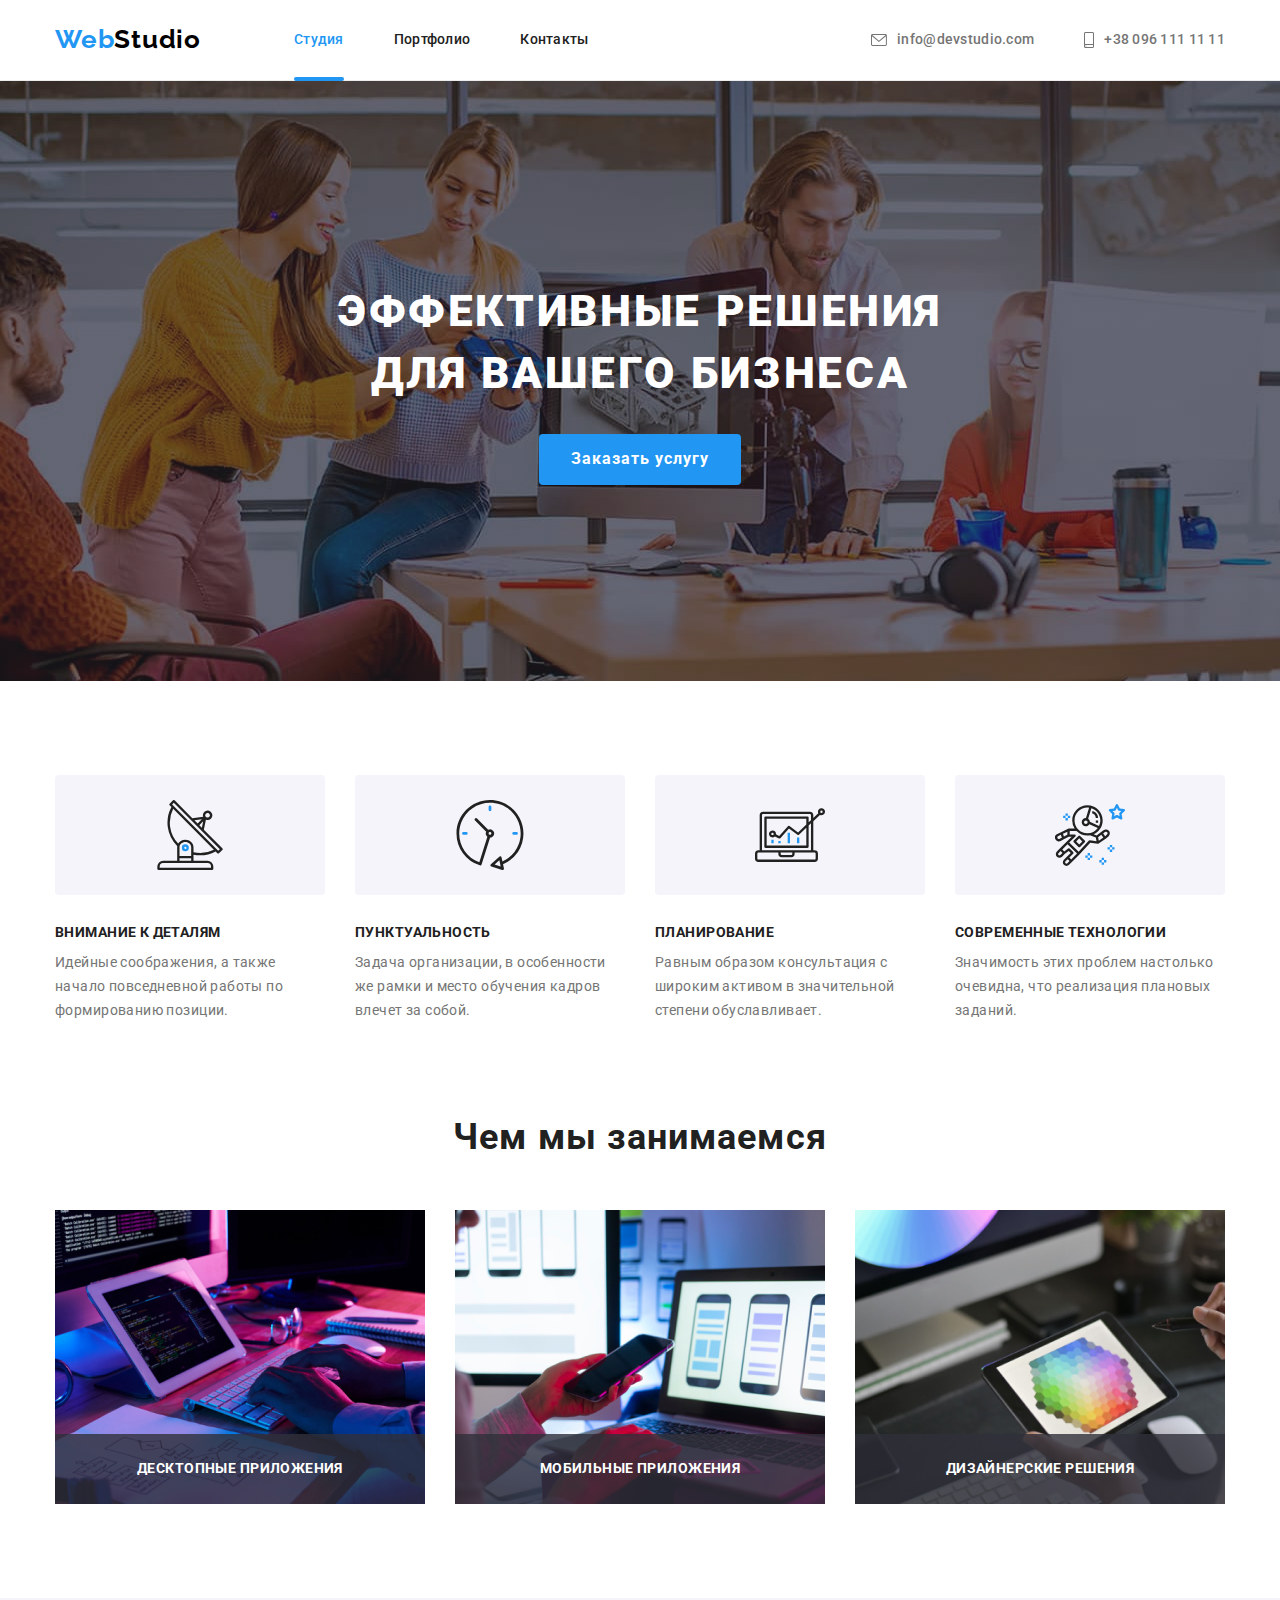
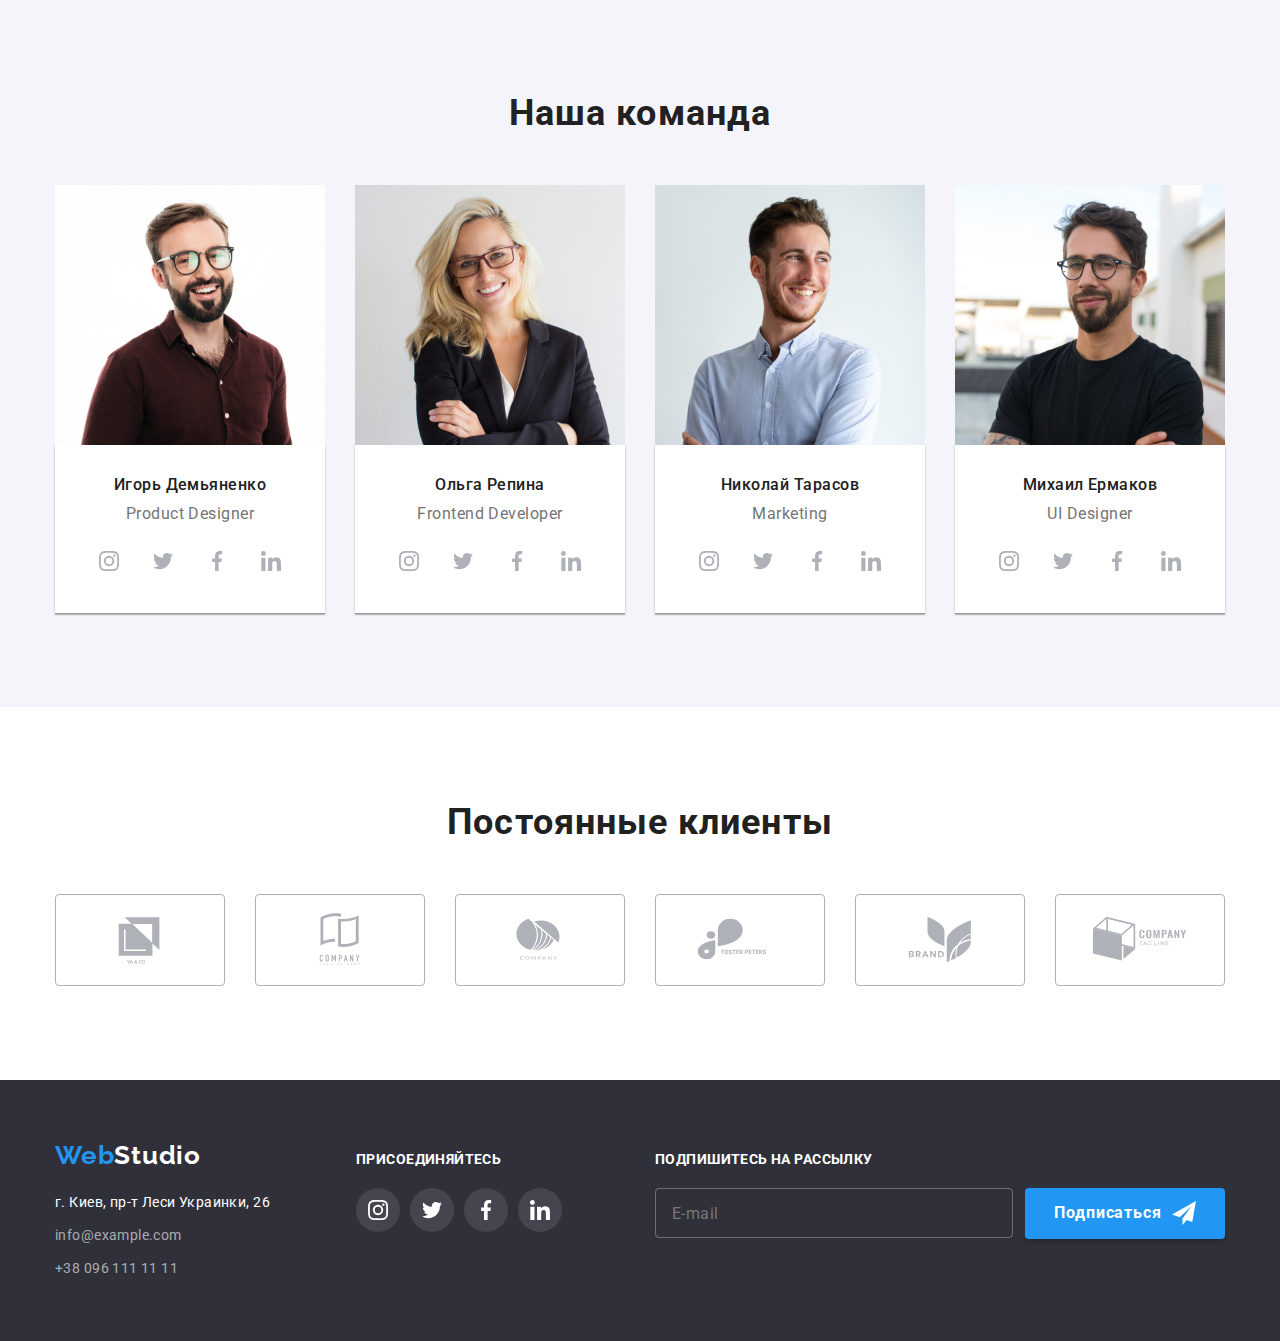
==== index.html @ 5fa8ec8e "Редагує класи" ====
<!DOCTYPE html>
<html lang="ru">
  <head>
    <meta charset="UTF-8" />
    <meta http-equiv="X-UA-Compatible" content="IE=edge" />
    <meta name="viewport" content="width=device-width, initial-scale=1.0" />
    <title>Document</title>
    <link rel="preconnect" href="https://fonts.googleapis.com" />
    <link rel="preconnect" href="https://fonts.gstatic.com" crossorigin />
    <link
      href="https://fonts.googleapis.com/css2?family=Raleway:wght@700&family=Roboto:wght@400;500;700;900&display=swap"
      rel="stylesheet"
    />
    <link
      rel="stylesheet"
      href="https://cdnjs.cloudflare.com/ajax/libs/modern-normalize/1.1.0/modern-normalize.min.css"
    />
    <link rel="stylesheet" href="./css/styles.css" />
     <!-- <link rel="stylesheet" href="./css/main.min.css" /> -->
  </head>
  <body>
    <!--Шапка-->
    <header class="header">
      <div class="container flex-container">
          <nav class="header-nav">
          <a class="logo header-logo" href="./index.html">
            <span class="header-logo--blue">Web</span><span class="header-logo--black">Studio</span></a>
          <ul class="menu-list">
            <li class="menu-list__item"><a href="./index.html" class="menu-list__link current">Студия</a></li>
            <li class="menu-list__item"><a href="./portfolio.html" class="menu-list__link">Портфолио</a></li>
            <li class="menu-list__item"><a href="" class="menu-list__link">Контакты</a></li>
          </ul>
        </nav>
        <ul class="connection-list">
          <li class="connection-list__item">
            <a href="mailto:info@devstudio.com" class="connection-list__link">
              <svg class="icon-envelope" width="16" height="12">
                  <use href="./images/icons.svg#icon-icon-envelope"></use>
              </svg>info@devstudio.com</a>
          </li>
          <li class="connection-list__item"><a href="tel:+380961111111" class="connection-list__link">
            <svg class="icon-smartphone" width="10" height="16">
              <use href="./images/icons.svg#icon-icon-smartphone"></use>
            </svg>+38 096 111 11 11</a></li>
        </ul>
      </div>
    </header>
    <!--Section 1--> 
    <main>
      <section class="hero overlay">
        <div class="container">
          <h1 class="hero__title hero__title--color">Эффективные решения <br>для вашего бизнеса</h1>
          <button type="button" class="button hero__button" data-modal-open>Заказать услугу</button>
        </div>
      </section>
      <!--Section 2-->
      <section class="section">
        <div class="container">
          <h2 class="visually-hidden">Шаги к успеху</h2>
          <ul class="specifics-list">
            <li class="specifics-list__item">
              <div class="features-icon">
                <svg class="icon-antenna" width="70" height="70">
                  <use href="./images/icons.svg#icon-icon-antenna-1"></use>
                </svg>
              </div>
              <h3 class="specific-list__item-title">Внимание к деталям</h3>
              <p class="specific-list__item-text">
                Идейные соображения, а также начало повседневной работы по формированию позиции.
              </p>
            </li>

            <li class="specifics-list__item">
              <div class="features-icon">
                <svg class="icon-clock" width="70" heihgt="70">
                  <use href="./images/icons.svg#icon-icon-clock-1"></use>
                </svg>
              </div>
              <h3 class="specific-list__item-title">Пунктуальность</h3>
              <p class="specific-list__item-text">
                Задача организации, в особенности же рамки и место обучения кадров влечет за собой.
              </p>
            </li>

            <li class="specifics-list__item">
              <div class="features-icon">
                 <svg class="icon-diagram" width="70" height="70">
                   <use href="./images/icons.svg#icon-icon-diagram-1"></use>
                 </svg>
              </div>
              <h3 class="specific-list__item-title">Планирование</h3>
              <p class="specific-list__item-text">
                Равным образом консультация с широким активом в значительной степени обуславливает.
              </p>
            </li>

            <li class="specifics-list__item">
              <div class="features-icon">
                <svg class="icon-astronaut" width="70" height="70">
                  <use href="./images/icons.svg#icon-icon-astronaut-1"></use>
                </svg>
              </div>
              <h3 class="specific-list__item-title">Современные технологии</h3>
              <p class="specific-list__item-text">
                Значимость этих проблем настолько очевидна, что реализация плановых заданий.
              </p>
            </li>
          </ul>
        </div>
      </section>
      <!--Section 3-->
      <section class=" section section-pictures">
        <div class="container">
          <h2 class="pre-title">Чем мы занимаемся</h2>
          <ul class="application-list">
            <li class="application-list__item">
              <div class="addition">
                  <img src="./images/first_service.jpg" alt="Работа на компьютерах"  width="370" />
                 <div class="addition__meta">
                    <h3 class="addition__name">Десктопные приложения</h3>
                  </div>
              </div>
                 
              </li>
            <li class="application-list__item">
               <div class="addition">
                  <img src="./images/second_servics.jpg" alt="Работа на телефонах" class="addition__image" width="370" />
                   <div class="addition__meta">
                    <h3 class="addition__name">Мобильные приложения</h3>
                  </div>
                  </div>
                </li>
            <li class="application-list__item">
              <div class="addition">
                 <img src="./images/third_service.jpg" alt="Работа на планшетах" class="addition__image" width="370" />
                  <div class="addition__meta">
                    <h3 class="addition__name">Дизайнерские решения</h3>
                  </div>
                  </div>
                </li>
          </ul>
          </div>
      </section>
      <!--Section 4-->
      <section class="section workers">
        <div class="container">
          <h2 class="pre-title">Наша команда</h2>
          <ul class="team-list">
            <li class="team-list__item">
              <article>
                <div class="icons">
                  <img src="./images/photo_1.jpg" alt="Фото" width="270" />
                </div>
                <div class="caption">
                  <h3 class="caption__title">Игорь Демьяненко</h3>
                  <p class="caption__text">Product Designer</p>
                  <ul class="soc-list">
                    <li class="soc-list__item"> 
                      <a href="" class="soc-list__link">
                        <svg class="workers-soc-icon" width="20" height="20">
                           <use href="./images/icons.svg#icon-instagram-2"></use>
                        </svg>
                      </a> 
                    </li>
                     <li class="soc-list__item"> 
                      <a href="" class="soc-list__link">
                        <svg class="workers-soc-icon" width="20" height="20">
                            <use href="./images/icons.svg#icon-icon-twitter-1"></use>
                        </svg>
                      </a> 
                    </li>
                     <li class="soc-list__item"> 
                      <a href="" class="soc-list__link">
                        <svg class="workers-soc-icon" width="20" height="20">
                           <use href="./images/icons.svg#icon-icon-facebook-1"></use>
                        </svg>
                      </a> 
                    </li>
                     <li class="soc-list__item"> 
                      <a href="" class="soc-list__link">
                        <svg class="workers-soc-icon" width="20" height="20">
                           <use href="./images/icons.svg#icon-linkedin-1"></use>
                        </svg>
                      </a> 
                    </li>
                  </ul>
                </div>
              </article>
            </li>
            <li class="team-list__item">
              <article>
                  <img src="./images/photo_2.jpg" alt="Ольга Репина" width="270" />
                <div class="caption">
                  <h3 class="caption__title">Ольга Репина</h3>
                <p class="caption__text">Frontend Developer</p>
                <ul class="soc-list">
                    <li class="soc-list__item"> 
                      <a href="" class="soc-list__link">
                         <svg class="workers-soc-icon" width="20" height="20">
                           <use href="./images/icons.svg#icon-instagram-2"></use>
                        </svg>
                      </a> 
                    </li>
                     <li class="soc-list__item"> 
                      <a href="" class="soc-list__link">
                         <svg class="workers-soc-icon" width="20" height="20">
                            <use href="./images/icons.svg#icon-icon-twitter-1"></use>
                        </svg>
                      </a> 
                    </li>
                     <li class="soc-list__item"> 
                      <a href="" class="soc-list__link">
                         <svg class="workers-soc-icon" width="20" height="20">
                           <use href="./images/icons.svg#icon-icon-facebook-1"></use>
                        </svg>
                      </a> 
                    </li>
                     <li class="soc-list__item"> 
                      <a href="" class="soc-list__link">
                        <svg class="workers-soc-icon" width="20" height="20">
                           <use href="./images/icons.svg#icon-linkedin-1"></use>
                        </svg>
                      </a> 
                    </li>
                  </ul>
                </div>
              </article>
            </li>
            <li class="team-list__item">
              <article>
                  <img src="./images/photo_3.jpg" alt="Николай Тарасов" width="270" />
                <div class="caption">
                   <h3 class="caption__title">Николай Тарасов</h3>
                <p class="caption__text">Marketing</p>
                <ul class="soc-list">
                    <li class="soc-list__item"> 
                      <a href="" class="soc-list__link">
                         <svg class="workers-soc-icon" width="20" height="20">
                           <use href="./images/icons.svg#icon-instagram-2"></use>
                        </svg>
                      </a> 
                    </li>
                     <li class="soc-list__item"> 
                      <a href="" class="soc-list__link">
                         <svg class="workers-soc-icon" width="20" height="20">
                            <use href="./images/icons.svg#icon-icon-twitter-1"></use>
                        </svg>
                      </a> 
                    </li>
                     <li class="soc-list__item"> 
                      <a href="" class="soc-list__link">
                         <svg class="workers-soc-icon" width="20" height="20">
                           <use href="./images/icons.svg#icon-icon-facebook-1"></use>
                        </svg>
                      </a> 
                    </li>
                     <li class="soc-list__item"> 
                      <a href="" class="soc-list__link">
                         <svg class="workers-soc-icon" width="20" height="20">
                           <use href="./images/icons.svg#icon-linkedin-1"></use>
                        </svg>
                      </a> 
                    </li>
                  </ul>
                </div>
            </li>
            <li class="team-list__item">
            <article>
                  <img src="./images/photo4.jpg" alt="Михаил Ермаков" width="270" />
                <div class="caption">
                   <h3 class="caption__title">Михаил Ермаков</h3>
                <p class="caption__text">UI Designer</p>
                <ul class="soc-list">
                    <li class="soc-list__item"> 
                      <a href="" class="soc-list__link">
                        <svg class="workers-soc-icon" width="20" height="20">
                           <use href="./images/icons.svg#icon-instagram-2"></use>
                        </svg>
                      </a> 
                    </li>
                     <li class="soc-list__item"> 
                      <a href="" class="soc-list__link">
                         <svg class="workers-soc-icon" width="20" height="20">
                            <use href="./images/icons.svg#icon-icon-twitter-1"></use>
                        </svg>
                      </a> 
                    </li>
                     <li class="soc-list__item"> 
                      <a href="" class="soc-list__link">
                        <svg class="workers-soc-icon" width="20" height="20">
                           <use href="./images/icons.svg#icon-icon-facebook-1"></use>
                        </svg>
                      </a> 
                    </li>
                     <li class="soc-list__item"> 
                      <a href="" class="soc-list__link">
                         <svg class="workers-soc-icon" width="20" height="20">
                           <use href="./images/icons.svg#icon-linkedin-1"></use>
                        </svg>
                      </a> 
                    </li>
                  </ul>
                </div>
              </article>
            </li>
          </ul>
        </div>
      </section>
      <!-- Клієнти -->
      <section class="section clients">
        <div class="container">
          <h2 class="pre-title">Постоянные клиенты</h2>
          <ul class="clients-list">
           <li class="clients-list__item">
                <a href="" class="clients-list__item-link">
                  <svg class="clients-group-1" width="106" height="60">
                    <use href="./images/icons.svg#icon-icon-group-1"></use>
                  </svg>
                </a>
              </li>
               <li class="clients-list__item">
                <a href="" class="clients-list__item-link">
                  <svg class="clients-group-2" width="106" height="60">
                    <use href="./images/icons.svg#icon-icon-group-2"></use>
                  </svg>
                </a>
              </li>
               <li class="clients-list__item">
                <a href="" class="clients-list__item-link">
                  <svg class="clients-group-3" width="106" height="60">
                    <use href="./images/icons.svg#icon-icon-group-3"></use>
                  </svg>
                </a>
              </li>
               <li class="clients-list__item">
                <a href="" class="clients-list__item-link">
                  <svg class="clients-group-4" width="106" height="60">
                    <use href="./images/icons.svg#icon-icon-group-4"></use>
                  </svg>
                </a>
              </li>
               <li class="clients-list__item">
                <a href="" class="clients-list__item-link">
                  <svg class="clients-group-5" width="106" height="60">
                      <use href="./images/icons.svg#icon-icon-group-5"></use>
                  </svg>
                </a>
              </li>
               <li class="clients-list__item">
                <a href="" class="clients-list__item-link">
                  <svg class="clients-group-6" width="106" height="60">
                    <use href="./images/icons.svg#icon-icon-group-6"></use>
                  </svg>
                </a>
              </li>
          </ul>
        </div>
       </section>
    </main>
    <!--Футер-->
    <footer class="footer">
      <div class="container">
         
        <div class="address-main">
         <div class="footer-address">
            <a class="logo footer-logo" href="./portfolio.html"
                ><span class="footer-logo--blue">Web</span><span class="footer-logo--white">Studio</span></a
              >
          <address>
            <ul class="address-list">
               <li class="address-list__item"><a class="address-list__li" href="https://goo.gl/maps/6y7DoNega5djJpNc6"
                target="_blank">г. Киев, пр-т Леси Украинки, 26</a></li>
            <li class="address-list__item"><a href="mailto:info@example.com" class="address-list__link">info@example.com</a></li>
            <li class="address-list__item"><a href="tel:+380961111111" class="address-list__link">+38 096 111 11 11</a></li>
          </ul>
        </address>
         </div>
        <div class="join">
          <p class="join__title">присоединяйтесь</p>
          <ul class="join__list">
            <li class="join__item">
              <a href="" class="join__link">
                <svg class=footer-instagram" width="20" height="20">
                  <use href="./images/icons.svg#icon-instagram-2"></use>
                </svg>
              </a>
            </li>
            <li class="join__item">
              <a href="" class="join__link">
                <svg class="footer-twitter" width="20" height="20">
                  <use href="./images/icons.svg#icon-icon-twitter-1"></use>
                </svg>
              </a>
            </li>
             <li class="join__item">
              <a href="" class="join__link">
                <svg class="footer-facebook" width="20" height="20">
                  <use href="./images/icons.svg#icon-icon-facebook-1"></use>
                </svg>
              </a>
            </li>
             <li class="join__item">
              <a href="" class="join__link">
                <svg class="footer-linkedin" width="20" height="20">
                  <use href="./images/icons.svg#icon-linkedin-1"></use>
                </svg>
              </a>
            </li>
           </ul>

        </div>
        <!-- Форма -->
        <form class="post-form">
          <p class="post-title">Подпишитесь на рассылку</p>
         <div class="input-block">
            <input type="email" name="email" placeholder="E-mail" class="post-input">
          <button type="submit" class="post-button">Подписаться
            <svg class="post-icon" width="24" height="24">
              <use href="./images/icons.svg#icon-icon-send"></use>
            </svg>
          </button>
         </div>
        </form>
        </div>
       </div>
    </footer>
    <!-- Бекдроп -->
    <div class="backdrop is-hidden" data-modal>
      <div class="modal">
        <button type="button" class="modal-close" data-modal-close>
          <svg class="close-cross" width="18" height="18">
                  <use href="./images/icons.svg#icon-close-black-18"></use>
                </svg>
        </button>
        <p class="modal-title">Оставьте свои данные, мы вам перезвоним</p>
        <form class="form">
          <div class="modal-div">
            <label for="modal-input" class="modal-lable">Имя</label>
             <input type="text" id="modal-input" name="name" class="modal-input">
             
              <svg class="modal-icon" width="18" height="18">
                <use href="./images/icons.svg#icon-person-black"></use>
              </svg>
          
              </div>

          <div class="modal-div">
            <label  for="phone-input" class="modal-lable">Телефон</label>
            <input type="tel" id="phone-input" name="phone" class="modal-input">
              
                <svg class="modal-icon" width="18" height="18">
                <use href="./images/icons.svg#icon-phone-black"></use>
                </svg>
             
          </div>

           <div class="modal-div">
           <label for="mail-input" class="modal-lable">Почта</label>
           <input type="email" id="mail-input" name="mail" class="modal-input">
           
              <svg class="modal-icon" width="18" height="18">
                <use href="./images/icons.svg#icon-email-black"></use>
              </svg>
          
          </div>

           <div class="modal-div">
          <label for="textarea" class="modal-lable">Комментарий</label>
            <textarea class="textarea" id="textarea" name="coments" placeholder="Введите текст"></textarea>
            </div>

           
              <div class="modal-div">
              <input type="checkbox" id="checkbox-input" name="checkbox" class="checkbox-input">
              <label for="checkbox-input" class="checkbox-text">
                <span class="span">
                   <svg class="icon-check" width="16" height="15">
                <use href="./images/icons.svg#icon-Vector"></use>
              </svg>
                </span>Соглашаюсь с рассылкой и принимаю 
                <a href="" target="_blank" class="checkbox-link">Условия договора</a>
             </label>
              </div>
            <button type="submit" class="modal-button">Отправить</button>
              </form>
      </div>
    </div>
    <script src="./js/modal.js"></script>
  </body>
</html>
---- css/styles.css ----
:root {
  --primery-text-color: #212121;
  --title-text-color: #757575;
  --secondary-title-text-color: rgba(255, 255, 255, 0.6);
  --third-title-text-color: #000000;
  --accent-color: #2196f3;
  --primery-background-color: #ffffff;
  --secondary-background-color: #f5f4fa;
  --white-color: #ffffff;
  --footer-color: #2f303a;
}
body {
  background: var(--primery-background-color);
  color: var(--primery-text-color);
  font-family: 'Roboto', sans-serif;
}
/* колір основного тексту #212121*/
/* вторинний колір тексту #757575 */
/* вторинний колір тексту rgba(255, 255, 255, 0.6 */
/* білий колір #FFFFFF */
/* акцент #2196F3 */
/* вторинний колір фону #F5F4FA */
/* вторинний колір фону #2F303A */
/* вторинний колір фону FFFFFF */

/* Логотип */
.container {
  width: 1200px;
  padding-left: 15px;
  padding-right: 15px;
  margin-left: auto;
  margin-right: auto;
}
/* Шапка */
.header {
  border-bottom: 1px solid #ececec;
}
.flex-container {
  align-items: center;
  display: flex;
  justify-content: space-between;
}
.header-nav {
  display: flex;
  align-items: center;
}
.header-logo {
  text-decoration: none;
  margin-right: 93px;
  display: flex;
}
.logo header-logo {
  text-decoration: none;
  margin-right: 93px;
  display: flex;
}
.header-logo--blue {
  font-family: 'Raleway';
  font-weight: 700;
  font-size: 26px;
  line-height: 1.2;
  letter-spacing: 0.03em;
  color: var(--accent-color);
}
.header-logo--black {
  font-family: 'Raleway';
  font-weight: 700;
  font-size: 26px;
  line-height: 1.2;
  letter-spacing: 0.03em;
  color: var(--third-title-text-color);
}
.menu-listt__link current {
  position: absolute;
  width: 48px;
  height: 4px;
  left: 453px;
  top: 76px;
  background: var(--accent-color);
  border-radius: 2px;
}
/* Site nav */
.menu-list {
  padding: 0;
  margin: 0;
  list-style: none;
  display: flex;
}
.connection-list {
  padding: 0;
  margin: 0;
  list-style: none;
  display: flex;
  justify-content: end;
  align-items: center;
}
.menu-list__item {
  margin-right: 50px;
}
.menu-list__item:last-child {
  margin-right: 0;
}
.connection-list__item {
  margin-right: 50px;
}
.connection-list__item:last-child {
  margin-right: 0;
}
.nav-link .icon-phone:hover,
.nav-link .icon-phone:focus {
  color: var(--accent-color);
}
.nav-link .icon-envelope:hover,
.nav-link .icon-envelope:focus {
  color: var(--accent-color);
}

.menu-list__link {
  padding-top: 32px;
  padding-bottom: 32px;
  font-weight: 500;
  font-size: 14px;
  line-height: 1.14;
  letter-spacing: 0.02em;
  color: var(--primery-text-color);
  text-decoration: none;
  display: flex;
  align-items: center;
  transition: color 250ms cubic-bezier(0.4, 0, 0.2, 1);
}
.menu-list__link:hover,
.menu-list__link:focus {
  color: var(--accent-color);
}
.menu-list__link.current {
  color: var(--accent-color);
  position: relative;
}
.menu-list__link.current::after {
  content: '';
  position: absolute;
  display: block;
  width: 100%;
  height: 4px;
  background-color: var(--accent-color);
  border-radius: 2px;
  left: 0;
  bottom: -1px;
}
.link {
  font-weight: 500;
  font-size: 14px;
  line-height: 1.14;
  letter-spacing: 0.02em;
  color: var(--primery-text-color);
}
.icon-envelope {
  width: 16px;
  height: 12px;
  margin-right: 10px;
  fill: currentColor;
}
.icon-smartphone {
  width: 10px;
  height: 16px;
  margin-right: 10px;
  fill: currentColor;
}
.connection-list__link {
  padding-top: 32px;
  padding-bottom: 32px;
  font-weight: 500;
  font-size: 14px;
  line-height: 1.14;
  letter-spacing: 0.02em;
  color: var(--title-text-color);
  text-decoration: none;
  display: flex;
  align-items: center;
  transition: color 250ms cubic-bezier(0.4, 0, 0.2, 1);
}
.connection-list__link:hover,
.connection-list__link:focus {
  color: var(--accent-color);
}

/* Секція 1 */
.hero {
  background-color: var(--footer-color);
  text-align: center;
  padding-top: 200px;
  padding-bottom: 200px;
}
.overlay {
  height: 600px;
  max-width: 1600px;
  margin-right: auto;
  margin-left: auto;
  background-image: linear-gradient(to right, rgba(47, 48, 58, 0.4), rgba(47, 48, 58, 0.4)),
    url(../images/overlay.jpg);
  background-repeat: no-repeat;
  background-size: cover;
  background-position: center;
  background-color: #2f303a;
}
.hero__title {
  margin-top: 0;
  margin-bottom: 30px;
  font-weight: 900;
  font-size: 44px;
  line-height: 1.4;
  letter-spacing: 0.06em;
  text-transform: uppercase;
}
.hero__title {
  color: var(--white-color);
}
.hero__button {
  display: inline-block;
  padding: 10px 32px;
  border-radius: 4px;
  font-weight: 700;
  font-size: 16px;
  line-height: 1.9;
  letter-spacing: 0.06em;
  cursor: pointer;
  color: var(--white-color);
  background-color: var(--accent-color);
  border: 0;
  /* 0px 4px 4px rgba(0, 0, 0, 0.15); */
}
/* Секція 2 */
.section {
  padding-top: 94px;
  padding-bottom: 94px;
  background: var(--primery-background-color);
}
.visually-hidden {
  position: absolute;
  white-space: nowrap;
  width: 1px;
  height: 1px;
  overflow: hidden;
  border: 0;
  padding: 0;
  clip: rect(0 0 0 0);
  clip-path: inset(50%);
  margin: -1px;
}
.features-icon {
  display: flex;
  width: 270px;
  height: 120px;
  justify-content: center;
  align-items: center;
  margin-bottom: 30px;
  border-radius: 4px;

  background-color: #f5f4fa;
}
.specifics-list {
  list-style: none;
  padding: 0;
  margin: 0;
  display: flex;
}
.specifics-list__item {
  margin-right: 30px;
  width: 270px;
}
.section-link:last-child {
  margin-right: 0;
}
.specific-list__item-title {
  margin-top: 30px;
  margin-bottom: 10px;
  font-weight: 700;
  font-size: 14px;
  line-height: 1.14;
  letter-spacing: 0.03em;
  text-transform: uppercase;
  color: var(--primery-text-color);
}
h1,
h2,
h3,
p {
  margin: 0;
}
.specific-list__item-text {
  font-size: 14px;
  line-height: 1.7;
  letter-spacing: 0.03em;
  color: var(--title-text-color);
}
/* Секція 3 */
.section-pictures {
  padding-top: 0;
}
.pre-title {
  margin-top: 0;
  margin-bottom: 50px;
  font-weight: 700;
  font-size: 36px;
  line-height: 1.2;
  text-align: center;
  letter-spacing: 0.03em;
  color: var(--primery-text-color);
}
.application-list {
  list-style: none;
  padding: 0;
  margin: 0;
  display: flex;
}
.application-list__item {
  margin-right: 30px;
}
.application-list__item:last-child {
  margin-right: 0;
}
img {
  display: block;
  max-width: 100%;
  height: auto;
}
.addition {
  position: relative;
  width: 370px;
}
.addition__meta {
  position: absolute;
  display: flex;
  bottom: 0;
  width: 370px;
  height: 70px;
  background-color: rgba(47, 48, 58, 0.8);
  justify-content: center;
  align-items: center;
}
.addition__name {
  display: flex;
  align-items: center;
  font-family: 'Roboto';
  font-style: normal;
  font-weight: 700;
  font-size: 14px;
  line-height: 1.14;
  letter-spacing: 0.03em;
  text-transform: uppercase;
  color: var(--white-color);
  justify-content: center;
}
/* Секція 4 */
.workers {
  padding-top: 94px;
  background: var(--secondary-background-color);
}
.pre-title {
  margin-bottom: 50px;
}
.team-list {
  list-style: none;
  padding: 0;
  margin: 0;
  display: flex;
  flex-wrap: wrap;
}
.team-list__item {
  margin-right: 30px;
  background-color: var(--white-color);
}
.team-list__item:last-child {
  margin-right: 0;
}
.caption__title {
  margin-bottom: 10px;
  font-weight: 500;
  font-size: 16px;
  line-height: 1.2;
  letter-spacing: 0.03em;
  color: var(--primery-text-color);
}
.caption {
  padding-top: 30px;
  padding-bottom: 30px;
  text-align: center;
  box-shadow: 0px 1px 3px rgba(0, 0, 0, 0.12), 0px 1px 1px rgba(0, 0, 0, 0.14),
    0px 2px 1px rgba(0, 0, 0, 0.2);
}
.caption__text {
  margin-bottom: 16px;
  font-size: 16px;
  line-height: 1.2;
  letter-spacing: 0.03em;
  color: var(--title-text-color);
}
.soc-list {
  display: flex;
  justify-content: center;
  padding: 0;
  margin: 0;
  list-style: none;
}
.soc-list__item {
  margin-right: 10px;
}
.soc-list__item:last-child {
  margin-right: 0;
}
.soc-list__link {
  width: 44px;
  height: 44px;
  border-radius: 50%;
  display: flex;
  justify-content: center;
  align-items: center;
  fill: #afb1b8;
  transition: background-color 250ms cubic-bezier(0.4, 0, 0.2, 1),
    fill 250ms cubic-bezier(0.4, 0, 0.2, 1);
}
.soc-list__link:hover {
  fill: var(--white-color);
  background-color: var(--accent-color);
}
.soc-list__link:focus {
  fill: var(--white-color);
  background-color: var(--accent-color);
}
/* Клієнти */
.clients-list {
  list-style: none;
  padding: 0;
  margin: 0;
  display: flex;
  justify-content: center;
}
.clients-list__item {
  margin-right: 30px;
}
.clients-list__item:last-child {
  margin-right: 0;
}
.clients-list__item-link {
  width: 170px;
  height: 92px;
  border: 1px solid #afb1b8;
  display: flex;
  justify-content: center;
  align-items: center;
  fill: #afb1b8;
  background-color: transparent;
  box-sizing: border-box;
  border-radius: 4px;
  transition: border-radius 250ms cubic-bezier(0.4, 0, 0.2, 1),
    fill 250ms cubic-bezier(0.4, 0, 0.2, 1);
}

.clients-list__item-link:hover,
.clients-list__item-link:focus {
  fill: var(--accent-color);
}
.clients-list__item-link:hover,
.clients-list__item-link:focus {
  border-color: var(--accent-color);
}

/* Портфоліо */
/* Фільтр */
.filter {
  padding-top: 94px;
  padding-bottom: 94px;
  background: var(--primery-background-color);
}
.filter-list {
  padding: 0;
  margin: 0;
  list-style: none;
  display: flex;
  justify-content: center;
  margin-bottom: 50px;
}
.filter-list .filter-list__item:not(:last-child) {
  margin-right: 8px;
}
.filter-list .filter-list__item {
  justify-content: center;
  display: inline-block;
}
.filter-list__button {
  padding: 6px 22px;
  font-weight: 500;
  font-size: 16px;
  line-height: 1.6;
  align-items: center;
  letter-spacing: 0.03em;
  color: var(--primery-text-color);
  background: var(--secondary-background-color);
  cursor: pointer;
  border: 0;
  border-radius: 4px;
  transition: background-color 250ms cubic-bezier(0.4, 0, 0.2, 1),
    color 250ms cubic-bezier(0.4, 0, 0.2, 1), box-shadow 250ms cubic-bezier(0.4, 0, 0.2, 1);
}
.filter-list__button:hover,
.filter-list__button:focus {
  color: var(--white-color);
  background: var(--accent-color);
  box-shadow: 0px 3px 1px rgba(0, 0, 0, 0.1), 0px 1px 2px rgba(0, 0, 0, 0.08),
    0px 2px 2px rgba(0, 0, 0, 0.12);
}
/* Картинки */
p,
h2 {
  margin: 0;
}
.pictures-list {
  list-style: none;
  margin: 0;
  padding: 0;
  flex-wrap: wrap;
  display: flex;
  flex-wrap: wrap;
  margin-top: -30px;
  margin-left: -30px;
}
.pictures-list .pictures-list__item {
  flex-basis: calc(100% / 3 - 30px);
  margin-left: 30px;
  margin-top: 30px;
}
.project-link__card-thumb {
  position: relative;
  overflow: hidden;
}
.pictures-list__item {
  background: var(--primery-background-color);
}

.project-link__text {
  position: absolute;
  height: 100%;
  top: 0;
  left: 0;
  font-family: 'Roboto';
  font-style: normal;
  font-weight: 400;
  font-size: 18px;
  line-height: 1.5;
  /* or 156% */
  letter-spacing: 0.03em;
  padding: 63px 24px;
  color: var(--white-color);
  background-color: var(--accent-color);
  transform: translateY(101%);
  transition: transform 250ms cubic-bezier(0.4, 0, 0.2, 1);
}

.heading-meta {
  padding-left: 24px;
  padding-right: 24px;
  padding-bottom: 20px;
  padding-top: 20px;
  border-right: 1px solid #ececec;
  border-left: 1px solid #ececec;
  border-bottom: 1px solid #ececec;
}
.heading-meta__title {
  margin-bottom: 4px;
  font-weight: 700;
  font-size: 18px;
  line-height: 2;
  letter-spacing: 0.06em;
  color: var(--primery-text-color);
}
.heading-meta__text {
  font-size: 16px;
  line-height: 1.9;
  letter-spacing: 0.03em;
  color: var(--title-text-color);
}
.project-link {
  display: block;
  text-decoration: none;
  transition: box-shadow 250ms cubic-bezier(0.4, 0, 0.2, 1);
}
.project-link:hover,
.project-link:focus {
  box-shadow: 0px 1px 1px rgba(0, 0, 0, 0.12), 0px 4px 4px rgba(0, 0, 0, 0.06),
    1px 4px 6px rgba(0, 0, 0, 0.16);
}
.project-link:hover .project-link__text,
.project-link:focus .project-link__text {
  transform: translateY(0);
}
/* Футер */
.footer {
  background: var(--footer-color);
  padding-top: 60px;
  padding-bottom: 60px;
}
.address-main {
  display: flex;
  align-items: baseline;
}
.footer-address {
  margin-right: 70px;
  flex-grow: 1;
}
.footer-logo {
  text-decoration: none;
  display: block;
  margin-bottom: 20px;
}
.logo footer-logo {
  text-decoration: none;
  display: block;
  margin-bottom: 20px;
}
.address-list {
  list-style: none;
  padding: 0;
  margin: 0;
}
.footer-logo--blue {
  font-family: 'Raleway';
  font-style: normal;
  font-weight: 700;
  font-size: 26px;
  line-height: 1.2;
  letter-spacing: 0.03em;
  color: var(--accent-color);
}
.footer-logo--white {
  font-family: 'Raleway';
  font-style: normal;
  font-weight: 700;
  font-size: 26px;
  line-height: 1.2;
  letter-spacing: 0.03em;
  color: var(--white-color);
}
.address-list__item {
  margin-bottom: 9px;
}
.address-list__item:last-child {
  margin-bottom: 0;
}
.address-list__li {
  margin-bottom: 20px;
  font-style: normal;
  font-weight: 400;
  font-size: 14px;
  line-height: 1.7;
  letter-spacing: 0.03em;
  color: var(--white-color);
  text-decoration: none;
}
.address-list__link {
  margin-bottom: 9px;
  font-style: normal;
  font-weight: 400;
  font-size: 14px;
  line-height: 1.7;
  letter-spacing: 0.03em;
  color: var(--secondary-title-text-color);
  text-decoration: none;
}
.join__title {
  margin-bottom: 20px;
  font-family: 'Roboto';
  font-style: normal;
  font-weight: 700;
  font-size: 14px;
  line-height: 1.14;
  letter-spacing: 0.03em;
  text-transform: uppercase;
  color: var(--white-color);
}
.join__list {
  list-style: none;
  padding: 0;
  margin: 0;
  display: flex;
  justify-content: center;
}
.join__item {
  margin-right: 10px;
}
.join__item:last-child {
  margin-right: 0;
}

.join__link {
  width: 44px;
  height: 44px;
  border-radius: 50%;
  display: flex;
  justify-content: center;
  align-items: center;
  fill: var(--white-color);
  background-color: rgba(255, 255, 255, 0.1);
  transition: background-color 250ms cubic-bezier(0.4, 0, 0.2, 1),
    fill 250ms cubic-bezier(0.4, 0, 0.2, 1);
}
.join__link:hover {
  fill: var(--white-color);
  background-color: var(--accent-color);
}
.join__link:focus {
  fill: var(--white-color);
  background-color: var(--accent-color);
}
/* Форма */
.post-form {
  margin-left: 93px;
}
.post-title {
  margin-bottom: 20px;
  font-family: 'Roboto';
  font-style: normal;
  font-weight: 700;
  font-size: 14px;
  line-height: 1.14;
  letter-spacing: 0.03em;
  text-transform: uppercase;
  color: var(--white-color);
}
.input-block {
  display: flex;
}
.post-input {
  width: 358px;
  height: 50px;
  padding-top: 15px;
  padding-bottom: 15px;
  padding-left: 16px;
  border: 1px solid rgba(255, 255, 255, 0.3);
  border-radius: 4px;

  font-family: 'Roboto';
  font-style: normal;
  font-weight: 400;
  font-size: 16px;
  line-height: 1.25;
  /* identical to box height, or 125% */

  align-items: center;
  letter-spacing: 0.03em;

  color: rgba(255, 255, 255, 0.6);
  background-color: transparent;
}
.post-button {
  display: flex;
  justify-content: center;
  align-items: center;
  min-width: 200px;
  margin-left: 12px;
  padding: 10px 28px;
  border: none;
  box-shadow: 0px 4px 4px rgba(0, 0, 0, 0.15);
  border-radius: 4px;
  font-family: 'Roboto';
  font-style: normal;
  font-weight: 700;
  font-size: 16px;
  line-height: 1.9;
  /* identical to box height, or 188% */
  letter-spacing: 0.06em;
  color: var(--white-color);
  background-color: var(--accent-color);
  cursor: pointer;
  transition: background-color 250ms cubic-bezier(0.4, 0, 0.2, 1);
}
.post-button:hover,
.post-button:focus {
  color: var(--white-color);
  background-color: var(--accent-color);
}
.post-icon {
  margin-left: 10px;
  fill: var(--white-color);
}

/* Бекдроп */
.backdrop {
  position: fixed;
  width: 100%;
  height: 100%;
  top: 0;
  left: 0;
  background-color: rgba(85, 85, 85, 0.4);
  transition: opacity 250ms cubic-bezier(0.4, 0, 0.2, 1),
    visibility 250ms cubic-bezier(0.4, 0, 0.2, 1);
}
.modal {
  min-height: 581px;
  min-width: 528px;
  background-color: var(--white-color);
  border-radius: 4px;
  box-shadow: 0px 1px 3px rgba(0, 0, 0, 0.12), 0px 1px 1px rgba(0, 0, 0, 0.14),
    0px 2px 1px rgba(0, 0, 0, 0.2);
  position: absolute;
  top: 50%;
  left: 50%;
  transform: translate(-50%, -50%);
  padding: 40px;
}
.modal-close {
  display: flex;
  justify-content: center;
  align-items: center;
  width: 30px;
  height: 30px;
  color: #000000;
  border-radius: 50%;
  border: 1px solid rgba(0, 0, 0, 0.1);
  background-color: transparent;
  position: absolute;
  top: 8px;
  right: 8px;
  cursor: pointer;
}
.modal-close:hover {
  color: var(--accent-color);
  border: 1px solid var(--accent-color);
}
.modal-close:focus {
  color: var(--accent-color);
  border: 1px solid var(--accent-color);
}
.close-cross {
  fill: currentColor;
}

.is-hidden {
  opacity: 0;
  pointer-events: none;
  visibility: hidden;
  translate: transition;
}

.modal-title {
  font-family: 'Roboto';
  font-style: normal;
  font-weight: 700;
  font-size: 20px;
  line-height: 1.15;
  text-align: center;
  letter-spacing: 0.03em;
  text-align: center;
  color: var(--primery-text-color);
  margin-bottom: 12px;
}
.form {
  width: 448px;
  margin-left: auto;
  margin-right: auto;
}
.modal-div {
  position: relative;
  display: block;
  flex-direction: column;
  margin-bottom: 10px;
}
.modal-div:last-child {
  margin-bottom: 0;
}
.modal-icon {
  width: 18px;
  height: 18px;
  position: absolute;
  left: 12px;
  top: 70%;
  transform: translateY(-70%);
  fill: var(--primery-text-color);
}
.modal-lable {
  margin-bottom: 4px;
  font-family: 'Roboto';
  font-style: normal;
  font-weight: 400;
  font-size: 12px;
  line-height: 1.2;
  /* identical to box height */
  letter-spacing: 0.01em;
  color: var(--title-text-color);
}
.modal-input {
  width: 100%;
  height: 40px;
  margin-top: 4px;
  border: 1px solid rgba(33, 33, 33, 0.2);
  border-radius: 4px;
  margin: 0;
  padding: 11px 42px;
  background-color: transparent;
  outline: transparent;
  transition: border 250ms cubic-bezier(0.4, 0, 0.2, 1);
}
.modal-input:hover ~ .modal-icon,
.modal-input:focus ~ .modal-icon {
  fill: var(--accent-color);
}
.modal-input:hover,
.modal-input:focus {
  border-color: var(--accent-color);
}
.textarea {
  display: block;
  width: 100%;
  height: 120px;

  padding: 12px 16px;
  border: 1px solid rgba(33, 33, 33, 0.2);
  border-radius: 4px;
  resize: none;
  transition: border 250ms cubic-bezier(0.4, 0, 0.2, 1);
  outline: transparent;
  transition: border 250ms cubic-bezier(0.4, 0, 0.2, 1);
}
.textarea:hover {
  border-color: var(--accent-color);
}
.textarea:focus {
  border-color: var(--accent-color);
}

.placeholder {
  font-family: 'Roboto';
  font-style: normal;
  font-weight: 400;
  font-size: 14px;
  line-height: 1.14;
  letter-spacing: 0.01em;
  color: rgba(117, 117, 117, 0.5);
}
.checkbox-input {
  position: absolute;
  -webkit-appearance: none;
  -moz-appearance: none;
  appearance: none;
  margin-bottom: 30px;
}
.checkbox-text span {
  width: 16px;
  height: 15px;
  margin-right: 7px;
  border: 2px solid var(--primery-text-color);
  border-radius: 4px;
  display: flex;
  align-items: center;
  justify-content: center;

  /* transition: opacity 250ms cubic-bezier(0.4, 0, 0.2, 1); */
}
.icon-check {
  fill: transparent;
}
.checkbox-input:focus + .checkbox-text span {
  border-color: var(--accent-color);
}
.checkbox-input:checked + .checkbox-text span {
  background-color: var(--accent-color);
  background-origin: border-box;
  border-color: none;
}
.checkbox-input:checked + .checkbox-text .icon-check {
  fill: var(--white-color);
}

/* .checkbox-input:checked + .icon-check {
  fill: #ffffff;
}

.icon-check:hover .icon-check:focus {
  fill: #ffffff;
  background-color: var(--accent-color);
} */
.checkbox-text {
  display: flex;
  align-items: center;
  margin-bottom: 20px;
  justify-content: center;
  font-family: 'Roboto';
  font-style: normal;
  font-weight: 400;
  font-size: 14px;
  line-height: 1.7;
  /* identical to box height, or 171% */
  letter-spacing: 0.03em;
  color: var(--title-text-color);
}
.checkbox-link {
  display: inline-block;
  color: var(--accent-color);
}
.modal-button {
  display: block;
  width: 200px;
  height: 50px;
  justify-content: center;
  padding-top: 10px;
  padding-right: 55px;
  padding-bottom: 10px;
  padding-left: 56px;
  border: none;
  border-radius: 4px;
  color: var(--white-color);
  background: #188ce8;
  box-shadow: 0px 4px 4px rgba(0, 0, 0, 0.15);
  font-family: 'Roboto';
  font-style: normal;
  font-weight: 700;
  font-size: 16px;
  line-height: 1.9;
  /* identical to box height, or 188% */
  align-items: center;
  text-align: center;
  letter-spacing: 0.06em;
  cursor: pointer;
  transition: background-color 250ms cubic-bezier(0.4, 0, 0.2, 1);
  margin: auto;
}
---- css/main.min.css ----
.header{border-bottom:1px solid #ececec}.flex-container{align-items:center;display:flex;justify-content:space-between}
/*# sourceMappingURL=main.min.css.map */
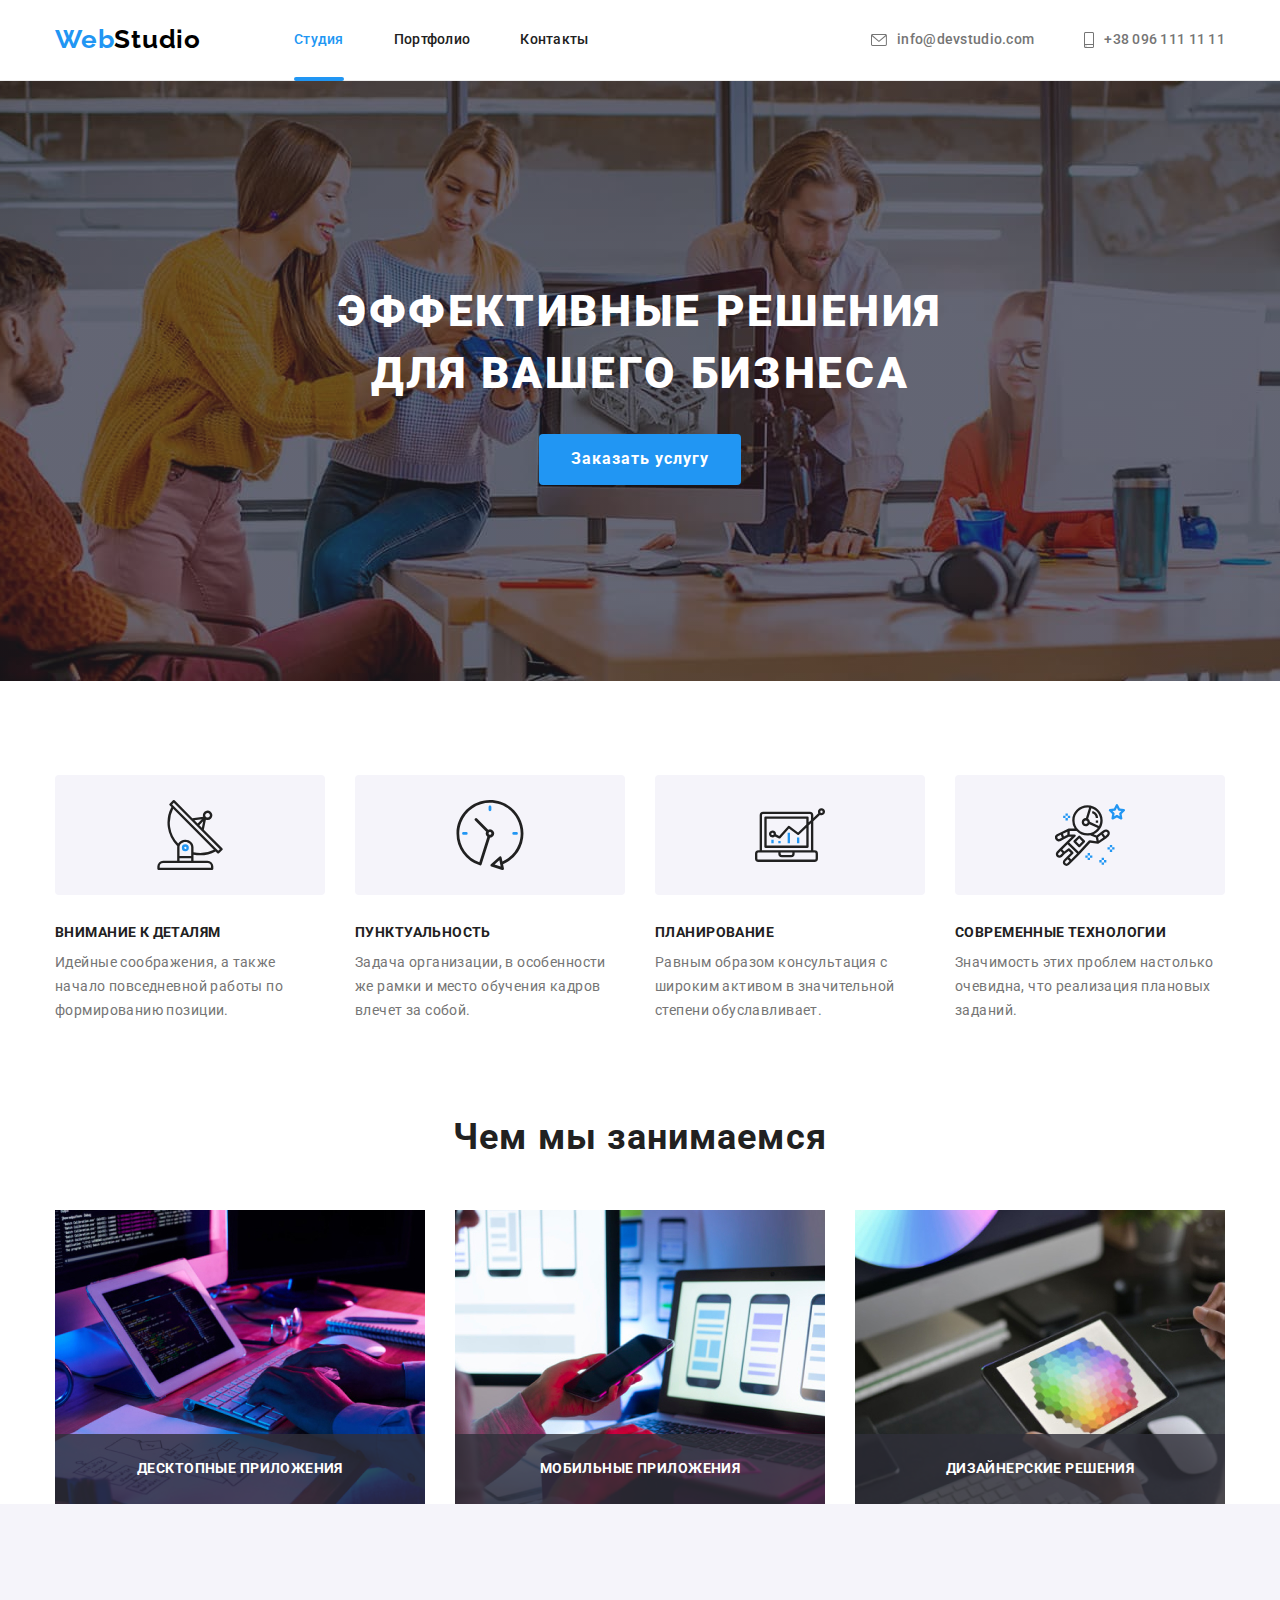
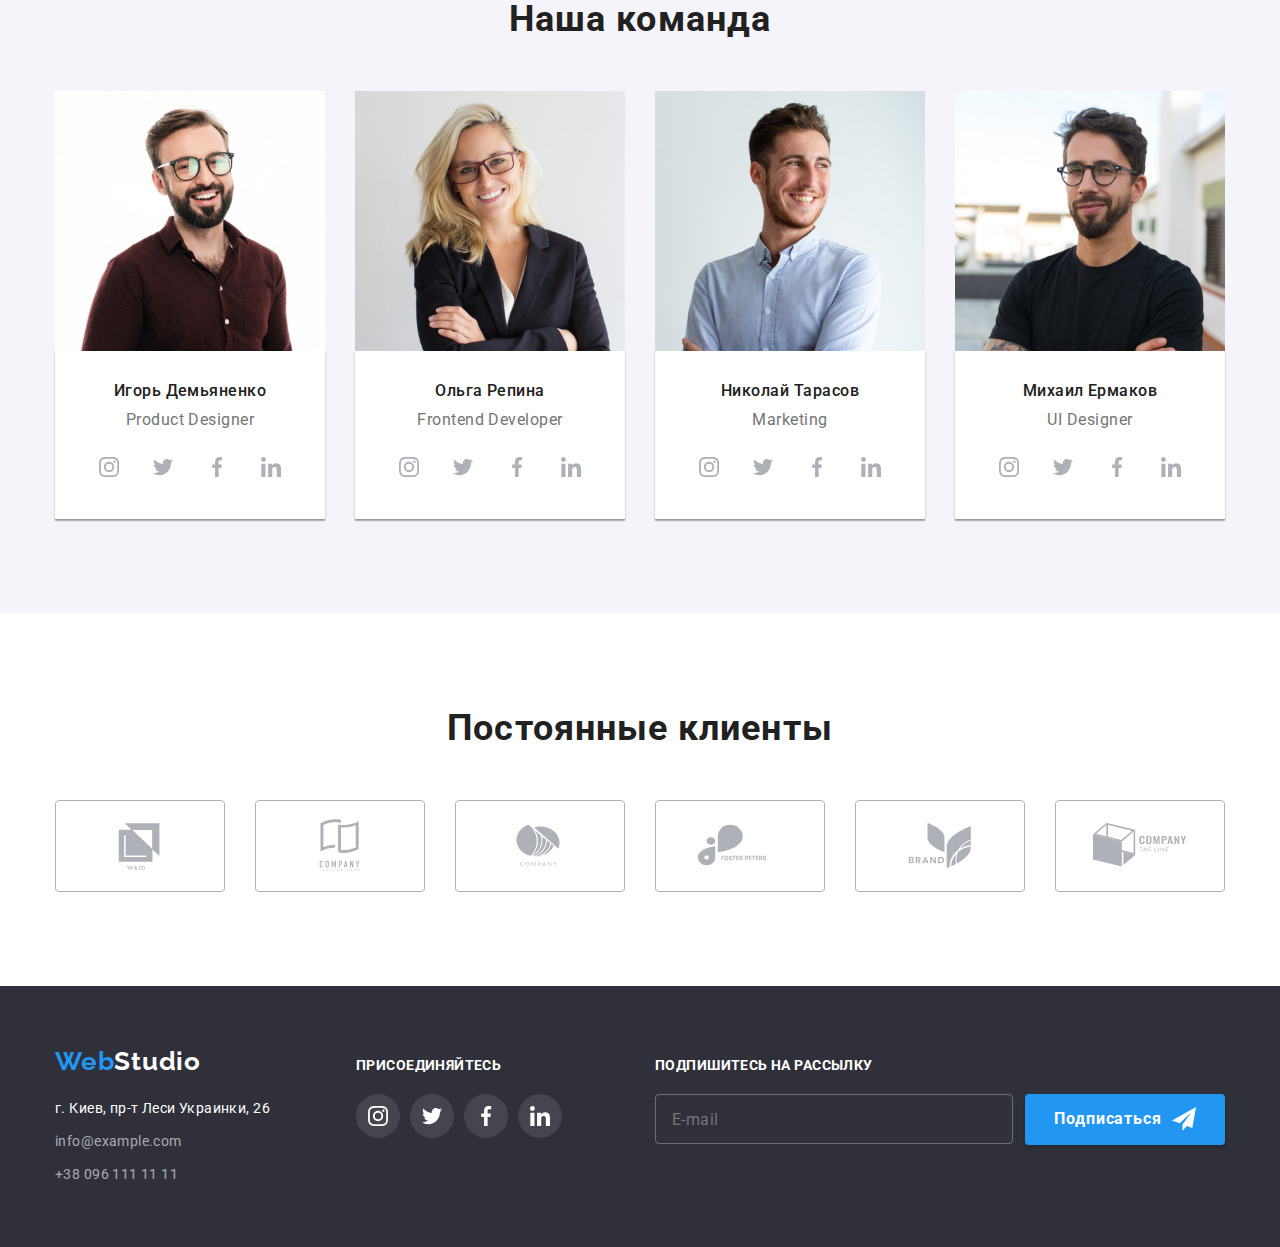
==== commit 0419793b: "Редагує дз7 sass" ====
--- a/index.html
+++ b/index.html
@@ -15,16 +15,16 @@
       rel="stylesheet"
       href="https://cdnjs.cloudflare.com/ajax/libs/modern-normalize/1.1.0/modern-normalize.min.css"
     />
-    <link rel="stylesheet" href="./css/styles.css" />
-     <!-- <link rel="stylesheet" href="./css/main.min.css" /> -->
+    <!-- <link rel="stylesheet" href="./css/styles.css" /> -->
+     <link rel="stylesheet" href="./css/main.min.css" />
   </head>
   <body>
     <!--Шапка-->
     <header class="header">
-      <div class="container flex-container">
+      <div class="container header__container">
           <nav class="header-nav">
-          <a class="logo header-logo" href="./index.html">
-            <span class="header-logo--blue">Web</span><span class="header-logo--black">Studio</span></a>
+          <a class="logo header__logo" href="./index.html">
+            <span class="header__logo-blue">Web</span><span class="header__logo-black">Studio</span></a>
           <ul class="menu-list">
             <li class="menu-list__item"><a href="./index.html" class="menu-list__link current">Студия</a></li>
             <li class="menu-list__item"><a href="./portfolio.html" class="menu-list__link">Портфолио</a></li>
@@ -34,12 +34,12 @@
         <ul class="connection-list">
           <li class="connection-list__item">
             <a href="mailto:info@devstudio.com" class="connection-list__link">
-              <svg class="icon-envelope" width="16" height="12">
+              <svg class="connection-list__icon-envelope" width="16" height="12">
                   <use href="./images/icons.svg#icon-icon-envelope"></use>
               </svg>info@devstudio.com</a>
           </li>
           <li class="connection-list__item"><a href="tel:+380961111111" class="connection-list__link">
-            <svg class="icon-smartphone" width="10" height="16">
+            <svg class="connection-list__icon-smartphone" width="10" height="16">
               <use href="./images/icons.svg#icon-icon-smartphone"></use>
             </svg>+38 096 111 11 11</a></li>
         </ul>
@@ -49,7 +49,7 @@
     <main>
       <section class="hero overlay">
         <div class="container">
-          <h1 class="hero__title hero__title--color">Эффективные решения <br>для вашего бизнеса</h1>
+          <h1 class="hero__title">Эффективные решения <br>для вашего бизнеса</h1>
           <button type="button" class="button hero__button" data-modal-open>Заказать услугу</button>
         </div>
       </section>
@@ -59,49 +59,49 @@
           <h2 class="visually-hidden">Шаги к успеху</h2>
           <ul class="specifics-list">
             <li class="specifics-list__item">
-              <div class="features-icon">
-                <svg class="icon-antenna" width="70" height="70">
+              <div class="specifics-list__box">
+                <svg class="specifics-list__icon" width="70" height="70">
                   <use href="./images/icons.svg#icon-icon-antenna-1"></use>
                 </svg>
               </div>
-              <h3 class="specific-list__item-title">Внимание к деталям</h3>
-              <p class="specific-list__item-text">
+              <h3 class="specific-list__title">Внимание к деталям</h3>
+              <p class="specific-list__text">
                 Идейные соображения, а также начало повседневной работы по формированию позиции.
               </p>
             </li>
 
             <li class="specifics-list__item">
-              <div class="features-icon">
-                <svg class="icon-clock" width="70" heihgt="70">
+              <div class="specifics-list__box">
+                <svg class="specifics-list__icon" width="70" heihgt="70">
                   <use href="./images/icons.svg#icon-icon-clock-1"></use>
                 </svg>
               </div>
-              <h3 class="specific-list__item-title">Пунктуальность</h3>
-              <p class="specific-list__item-text">
+              <h3 class="specific-list__title">Пунктуальность</h3>
+              <p class="specific-list__text">
                 Задача организации, в особенности же рамки и место обучения кадров влечет за собой.
               </p>
             </li>
 
             <li class="specifics-list__item">
-              <div class="features-icon">
-                 <svg class="icon-diagram" width="70" height="70">
+              <div class="specifics-list__box">
+                 <svg class="specifics-list__icon" width="70" height="70">
                    <use href="./images/icons.svg#icon-icon-diagram-1"></use>
                  </svg>
               </div>
-              <h3 class="specific-list__item-title">Планирование</h3>
-              <p class="specific-list__item-text">
+              <h3 class="specific-list__title">Планирование</h3>
+              <p class="specific-list__text">
                 Равным образом консультация с широким активом в значительной степени обуславливает.
               </p>
             </li>
 
             <li class="specifics-list__item">
-              <div class="features-icon">
-                <svg class="icon-astronaut" width="70" height="70">
+              <div class="specifics-list__box">
+                <svg class="specifics-list__icon" width="70" height="70">
                   <use href="./images/icons.svg#icon-icon-astronaut-1"></use>
                 </svg>
               </div>
-              <h3 class="specific-list__item-title">Современные технологии</h3>
-              <p class="specific-list__item-text">
+              <h3 class="specific-list__title">Современные технологии</h3>
+              <p class="specific-list__text">
                 Значимость этих проблем настолько очевидна, что реализация плановых заданий.
               </p>
             </li>
@@ -109,32 +109,32 @@
         </div>
       </section>
       <!--Section 3-->
-      <section class=" section section-pictures">
+      <section class=" section--no padding top">
         <div class="container">
-          <h2 class="pre-title">Чем мы занимаемся</h2>
-          <ul class="application-list">
-            <li class="application-list__item">
-              <div class="addition">
-                  <img src="./images/first_service.jpg" alt="Работа на компьютерах"  width="370" />
-                 <div class="addition__meta">
-                    <h3 class="addition__name">Десктопные приложения</h3>
+          <h2 class="section__title">Чем мы занимаемся</h2>
+          <ul class="application">
+            <li class="application__item">
+              <div class="application__box">
+                  <img src="./images/first_service.jpg" alt="Работа на компьютерах" class="addition__image" width="370" />
+                 <div class="application__meta">
+                    <h3 class="application__title">Десктопные приложения</h3>
                   </div>
               </div>
                  
               </li>
-            <li class="application-list__item">
-               <div class="addition">
+            <li class="application__item">
+               <div class="application__box">
                   <img src="./images/second_servics.jpg" alt="Работа на телефонах" class="addition__image" width="370" />
-                   <div class="addition__meta">
-                    <h3 class="addition__name">Мобильные приложения</h3>
+                   <div class="application__meta">
+                    <h3 class="application__title">Мобильные приложения</h3>
                   </div>
                   </div>
                 </li>
-            <li class="application-list__item">
-              <div class="addition">
+            <li class="application__item">
+              <div class="application__box">
                  <img src="./images/third_service.jpg" alt="Работа на планшетах" class="addition__image" width="370" />
-                  <div class="addition__meta">
-                    <h3 class="addition__name">Дизайнерские решения</h3>
+                  <div class="application__meta">
+                    <h3 class="application__title">Дизайнерские решения</h3>
                   </div>
                   </div>
                 </li>
@@ -144,34 +144,32 @@
       <!--Section 4-->
       <section class="section workers">
         <div class="container">
-          <h2 class="pre-title">Наша команда</h2>
+          <h2 class="section__title">Наша команда</h2>
           <ul class="team-list">
             <li class="team-list__item">
               <article>
-                <div class="icons">
-                  <img src="./images/photo_1.jpg" alt="Фото" width="270" />
-                </div>
-                <div class="caption">
-                  <h3 class="caption__title">Игорь Демьяненко</h3>
-                  <p class="caption__text">Product Designer</p>
+                <img src="./images/photo_1.jpg" alt="Фото" class="team-list__image" width="270" />
+                <div class="team-list__box">
+                  <h3 class="team-list__title">Игорь Демьяненко</h3>
+                  <p class="team-list__text">Product Designer</p>
                   <ul class="soc-list">
                     <li class="soc-list__item"> 
                       <a href="" class="soc-list__link">
-                        <svg class="workers-soc-icon" width="20" height="20">
+                        <svg class="soc-list__icon" width="20" height="20">
                            <use href="./images/icons.svg#icon-instagram-2"></use>
                         </svg>
                       </a> 
                     </li>
                      <li class="soc-list__item"> 
                       <a href="" class="soc-list__link">
-                        <svg class="workers-soc-icon" width="20" height="20">
+                        <svg class="soc-list__icon" width="20" height="20">
                             <use href="./images/icons.svg#icon-icon-twitter-1"></use>
                         </svg>
                       </a> 
                     </li>
                      <li class="soc-list__item"> 
                       <a href="" class="soc-list__link">
-                        <svg class="workers-soc-icon" width="20" height="20">
+                        <svg class="soc-list__icon" width="20" height="20">
                            <use href="./images/icons.svg#icon-icon-facebook-1"></use>
                         </svg>
                       </a> 
@@ -189,35 +187,35 @@
             </li>
             <li class="team-list__item">
               <article>
-                  <img src="./images/photo_2.jpg" alt="Ольга Репина" width="270" />
-                <div class="caption">
-                  <h3 class="caption__title">Ольга Репина</h3>
-                <p class="caption__text">Frontend Developer</p>
+                  <img src="./images/photo_2.jpg" alt="Ольга Репина" class="team-list__image" width="270" />
+                <div class="team-list__box">
+                  <h3 class="team-list__title">Ольга Репина</h3>
+                <p class="team-list__text">Frontend Developer</p>
                 <ul class="soc-list">
                     <li class="soc-list__item"> 
                       <a href="" class="soc-list__link">
-                         <svg class="workers-soc-icon" width="20" height="20">
+                         <svg class="soc-list__icon" width="20" height="20">
                            <use href="./images/icons.svg#icon-instagram-2"></use>
                         </svg>
                       </a> 
                     </li>
                      <li class="soc-list__item"> 
                       <a href="" class="soc-list__link">
-                         <svg class="workers-soc-icon" width="20" height="20">
+                         <svg class="soc-list__icon" width="20" height="20">
                             <use href="./images/icons.svg#icon-icon-twitter-1"></use>
                         </svg>
                       </a> 
                     </li>
                      <li class="soc-list__item"> 
                       <a href="" class="soc-list__link">
-                         <svg class="workers-soc-icon" width="20" height="20">
+                         <svg class="soc-list__icon" width="20" height="20">
                            <use href="./images/icons.svg#icon-icon-facebook-1"></use>
                         </svg>
                       </a> 
                     </li>
                      <li class="soc-list__item"> 
                       <a href="" class="soc-list__link">
-                        <svg class="workers-soc-icon" width="20" height="20">
+                        <svg class="soc-list__icon" width="20" height="20">
                            <use href="./images/icons.svg#icon-linkedin-1"></use>
                         </svg>
                       </a> 
@@ -228,35 +226,35 @@
             </li>
             <li class="team-list__item">
               <article>
-                  <img src="./images/photo_3.jpg" alt="Николай Тарасов" width="270" />
-                <div class="caption">
-                   <h3 class="caption__title">Николай Тарасов</h3>
-                <p class="caption__text">Marketing</p>
+                  <img src="./images/photo_3.jpg" alt="Николай Тарасов" class="team-list__image" width="270" />
+                <div class="team-list__box">
+                   <h3 class="team-list__title">Николай Тарасов</h3>
+                <p class="team-list__text">Marketing</p>
                 <ul class="soc-list">
                     <li class="soc-list__item"> 
                       <a href="" class="soc-list__link">
-                         <svg class="workers-soc-icon" width="20" height="20">
+                         <svg class="soc-list__icon" width="20" height="20">
                            <use href="./images/icons.svg#icon-instagram-2"></use>
                         </svg>
                       </a> 
                     </li>
                      <li class="soc-list__item"> 
                       <a href="" class="soc-list__link">
-                         <svg class="workers-soc-icon" width="20" height="20">
+                         <svg class="soc-list__icon" width="20" height="20">
                             <use href="./images/icons.svg#icon-icon-twitter-1"></use>
                         </svg>
                       </a> 
                     </li>
                      <li class="soc-list__item"> 
                       <a href="" class="soc-list__link">
-                         <svg class="workers-soc-icon" width="20" height="20">
+                         <svg class="soc-list__icon" width="20" height="20">
                            <use href="./images/icons.svg#icon-icon-facebook-1"></use>
                         </svg>
                       </a> 
                     </li>
                      <li class="soc-list__item"> 
                       <a href="" class="soc-list__link">
-                         <svg class="workers-soc-icon" width="20" height="20">
+                         <svg class="soc-list__icon" width="20" height="20">
                            <use href="./images/icons.svg#icon-linkedin-1"></use>
                         </svg>
                       </a> 
@@ -266,35 +264,35 @@
             </li>
             <li class="team-list__item">
             <article>
-                  <img src="./images/photo4.jpg" alt="Михаил Ермаков" width="270" />
-                <div class="caption">
-                   <h3 class="caption__title">Михаил Ермаков</h3>
-                <p class="caption__text">UI Designer</p>
+                  <img src="./images/photo4.jpg" alt="Михаил Ермаков" class="team-list__image" width="270" />
+                <div class="team-list__box">
+                   <h3 class="team-list__title">Михаил Ермаков</h3>
+                <p class="team-list__text">UI Designer</p>
                 <ul class="soc-list">
                     <li class="soc-list__item"> 
                       <a href="" class="soc-list__link">
-                        <svg class="workers-soc-icon" width="20" height="20">
+                        <svg class="soc-list__icon" width="20" height="20">
                            <use href="./images/icons.svg#icon-instagram-2"></use>
                         </svg>
                       </a> 
                     </li>
                      <li class="soc-list__item"> 
                       <a href="" class="soc-list__link">
-                         <svg class="workers-soc-icon" width="20" height="20">
+                         <svg class="soc-list__icon" width="20" height="20">
                             <use href="./images/icons.svg#icon-icon-twitter-1"></use>
                         </svg>
                       </a> 
                     </li>
                      <li class="soc-list__item"> 
                       <a href="" class="soc-list__link">
-                        <svg class="workers-soc-icon" width="20" height="20">
+                        <svg class="soc-list__icon" width="20" height="20">
                            <use href="./images/icons.svg#icon-icon-facebook-1"></use>
                         </svg>
                       </a> 
                     </li>
                      <li class="soc-list__item"> 
                       <a href="" class="soc-list__link">
-                         <svg class="workers-soc-icon" width="20" height="20">
+                         <svg class="soc-list__icon" width="20" height="20">
                            <use href="./images/icons.svg#icon-linkedin-1"></use>
                         </svg>
                       </a> 
@@ -307,48 +305,48 @@
         </div>
       </section>
       <!-- Клієнти -->
-      <section class="section clients">
+      <section class="section">
         <div class="container">
-          <h2 class="pre-title">Постоянные клиенты</h2>
-          <ul class="clients-list">
-           <li class="clients-list__item">
-                <a href="" class="clients-list__item-link">
-                  <svg class="clients-group-1" width="106" height="60">
+          <h2 class="section__title">Постоянные клиенты</h2>
+          <ul class="clients">
+           <li class="clients__item">
+                <a href="" class="clients__link">
+                  <svg class="clients-list__clients-group-1" width="106" height="60">
                     <use href="./images/icons.svg#icon-icon-group-1"></use>
                   </svg>
                 </a>
               </li>
-               <li class="clients-list__item">
-                <a href="" class="clients-list__item-link">
-                  <svg class="clients-group-2" width="106" height="60">
+               <li class="clients__item">
+                <a href="" class="clients__link">
+                  <svg class="clients-list__clients-group-2" width="106" height="60">
                     <use href="./images/icons.svg#icon-icon-group-2"></use>
                   </svg>
                 </a>
               </li>
-               <li class="clients-list__item">
-                <a href="" class="clients-list__item-link">
-                  <svg class="clients-group-3" width="106" height="60">
+               <li class="clients__item">
+                <a href="" class="clients__link">
+                  <svg class="clients-list__clients-group-3" width="106" height="60">
                     <use href="./images/icons.svg#icon-icon-group-3"></use>
                   </svg>
                 </a>
               </li>
-               <li class="clients-list__item">
-                <a href="" class="clients-list__item-link">
-                  <svg class="clients-group-4" width="106" height="60">
+               <li class="clients__item">
+                <a href="" class="clients__link">
+                  <svg class="clients-list__clients-group-4" width="106" height="60">
                     <use href="./images/icons.svg#icon-icon-group-4"></use>
                   </svg>
                 </a>
               </li>
-               <li class="clients-list__item">
-                <a href="" class="clients-list__item-link">
-                  <svg class="clients-group-5" width="106" height="60">
+               <li class="clients__item">
+                <a href="" class="clients__link">
+                  <svg class="clients-list__clients-group-5" width="106" height="60">
                       <use href="./images/icons.svg#icon-icon-group-5"></use>
                   </svg>
                 </a>
               </li>
-               <li class="clients-list__item">
-                <a href="" class="clients-list__item-link">
-                  <svg class="clients-group-6" width="106" height="60">
+               <li class="clients__item">
+                <a href="" class="clients__link">
+                  <svg class="clients-list__clients-group-6" width="106" height="60">
                     <use href="./images/icons.svg#icon-icon-group-6"></use>
                   </svg>
                 </a>
@@ -380,28 +378,28 @@
           <ul class="join__list">
             <li class="join__item">
               <a href="" class="join__link">
-                <svg class=footer-instagram" width="20" height="20">
+                <svg class=join__footer-instagram" width="20" height="20">
                   <use href="./images/icons.svg#icon-instagram-2"></use>
                 </svg>
               </a>
             </li>
             <li class="join__item">
               <a href="" class="join__link">
-                <svg class="footer-twitter" width="20" height="20">
+                <svg class="join__footer-twitter" width="20" height="20">
                   <use href="./images/icons.svg#icon-icon-twitter-1"></use>
                 </svg>
               </a>
             </li>
              <li class="join__item">
               <a href="" class="join__link">
-                <svg class="footer-facebook" width="20" height="20">
+                <svg class="join__footer-facebook" width="20" height="20">
                   <use href="./images/icons.svg#icon-icon-facebook-1"></use>
                 </svg>
               </a>
             </li>
              <li class="join__item">
               <a href="" class="join__link">
-                <svg class="footer-linkedin" width="20" height="20">
+                <svg class="join__footer-linkedin" width="20" height="20">
                   <use href="./images/icons.svg#icon-linkedin-1"></use>
                 </svg>
               </a>
@@ -410,12 +408,12 @@
 
         </div>
         <!-- Форма -->
-        <form class="post-form">
-          <p class="post-title">Подпишитесь на рассылку</p>
-         <div class="input-block">
-            <input type="email" name="email" placeholder="E-mail" class="post-input">
-          <button type="submit" class="post-button">Подписаться
-            <svg class="post-icon" width="24" height="24">
+        <form class="form">
+          <p class="form__title">Подпишитесь на рассылку</p>
+         <div class="form__input-block">
+            <input type="email" name="email" placeholder="E-mail" class="form__post">
+          <button type="submit" class="form__button">Подписаться
+            <svg class="form__icon" width="24" height="24">
               <use href="./images/icons.svg#icon-icon-send"></use>
             </svg>
           </button>
@@ -427,61 +425,61 @@
     <!-- Бекдроп -->
     <div class="backdrop is-hidden" data-modal>
       <div class="modal">
-        <button type="button" class="modal-close" data-modal-close>
-          <svg class="close-cross" width="18" height="18">
+        <button type="button" class="modal__button" data-modal-close>
+          <svg class="modal__close-cross" width="18" height="18">
                   <use href="./images/icons.svg#icon-close-black-18"></use>
                 </svg>
         </button>
-        <p class="modal-title">Оставьте свои данные, мы вам перезвоним</p>
-        <form class="form">
-          <div class="modal-div">
-            <label for="modal-input" class="modal-lable">Имя</label>
-             <input type="text" id="modal-input" name="name" class="modal-input">
+        <p class="modal__title">Оставьте свои данные, мы вам перезвоним</p>
+        <form class="backdrop-form">
+          <div class="backdrop-form__div">
+            <label for="modal-input" class="backdrop-form__lable">Имя</label>
+             <input type="text" id="modal-input" name="name" class="backdrop-form__input">
              
-              <svg class="modal-icon" width="18" height="18">
+              <svg class="backdrop-form__icon" width="18" height="18">
                 <use href="./images/icons.svg#icon-person-black"></use>
               </svg>
           
               </div>
 
-          <div class="modal-div">
-            <label  for="phone-input" class="modal-lable">Телефон</label>
-            <input type="tel" id="phone-input" name="phone" class="modal-input">
+          <div class="backdrop-form__div">
+            <label  for="phone-input" class="backdrop-form__lable">Телефон</label>
+            <input type="tel" id="phone-input" name="phone" class="backdrop-form__input">
               
-                <svg class="modal-icon" width="18" height="18">
+                <svg class="backdrop-form__icon" width="18" height="18">
                 <use href="./images/icons.svg#icon-phone-black"></use>
                 </svg>
              
           </div>
 
-           <div class="modal-div">
-           <label for="mail-input" class="modal-lable">Почта</label>
-           <input type="email" id="mail-input" name="mail" class="modal-input">
+           <div class="backdrop-form__div">
+           <label for="mail-input" class="backdrop-form__lable">Почта</label>
+           <input type="email" id="mail-input" name="mail" class="backdrop-form__input">
            
-              <svg class="modal-icon" width="18" height="18">
+              <svg class="backdrop-form__icon" width="18" height="18">
                 <use href="./images/icons.svg#icon-email-black"></use>
               </svg>
           
           </div>
 
-           <div class="modal-div">
-          <label for="textarea" class="modal-lable">Комментарий</label>
-            <textarea class="textarea" id="textarea" name="coments" placeholder="Введите текст"></textarea>
+           <div class="backdrop-form__div">
+          <label for="textarea" class="backdrop-form__lable">Комментарий</label>
+            <textarea class="backdrop-form__textarea" id="textarea" name="coments" placeholder="Введите текст"></textarea>
             </div>
 
            
-              <div class="modal-div">
-              <input type="checkbox" id="checkbox-input" name="checkbox" class="checkbox-input">
-              <label for="checkbox-input" class="checkbox-text">
+              <div class="backdrop-form__div">
+              <input type="checkbox" id="checkbox-input" name="checkbox" class="backdrop-form__checkbox-input">
+              <label for="checkbox-input" class="backdrop-form__text">
                 <span class="span">
-                   <svg class="icon-check" width="16" height="15">
+                   <svg class="backdrop-form__icon-check" width="16" height="15">
                 <use href="./images/icons.svg#icon-Vector"></use>
               </svg>
                 </span>Соглашаюсь с рассылкой и принимаю 
-                <a href="" target="_blank" class="checkbox-link">Условия договора</a>
+                <a href="" target="_blank" class="backdrop-form__link">Условия договора</a>
              </label>
               </div>
-            <button type="submit" class="modal-button">Отправить</button>
+            <button type="submit" class="backdrop-form__button">Отправить</button>
               </form>
       </div>
     </div>
--- a/css/styles.css
+++ b/css/styles.css
@@ -1,4 +1,4 @@
-:root {
+/* :root {
   --primery-text-color: #212121;
   --title-text-color: #757575;
   --secondary-title-text-color: rgba(255, 255, 255, 0.6);
@@ -13,7 +13,7 @@
   background: var(--primery-background-color);
   color: var(--primery-text-color);
   font-family: 'Roboto', sans-serif;
-}
+} */
 /* колір основного тексту #212121*/
 /* вторинний колір тексту #757575 */
 /* вторинний колір тексту rgba(255, 255, 255, 0.6 */
@@ -24,27 +24,24 @@
 /* вторинний колір фону FFFFFF */
 
 /* Логотип */
-.container {
+/* .container {
   width: 1200px;
   padding-left: 15px;
   padding-right: 15px;
   margin-left: auto;
   margin-right: auto;
-}
+} */
 /* Шапка */
-.header {
+/* .header {
   border-bottom: 1px solid #ececec;
 }
 .flex-container {
   align-items: center;
   display: flex;
   justify-content: space-between;
-}
-.header-nav {
-  display: flex;
-  align-items: center;
-}
-.header-logo {
+} */
+
+/* .header-logo {
   text-decoration: none;
   margin-right: 93px;
   display: flex;
@@ -69,8 +66,8 @@
   line-height: 1.2;
   letter-spacing: 0.03em;
   color: var(--third-title-text-color);
-}
-.menu-listt__link current {
+}  */
+/* .menu-list__link current {
   position: absolute;
   width: 48px;
   height: 4px;
@@ -78,43 +75,43 @@
   top: 76px;
   background: var(--accent-color);
   border-radius: 2px;
-}
+} */
 /* Site nav */
-.menu-list {
+/* .menu-list {
   padding: 0;
   margin: 0;
   list-style: none;
   display: flex;
-}
-.connection-list {
+} */
+/* .connection-list {
   padding: 0;
   margin: 0;
   list-style: none;
   display: flex;
   justify-content: end;
   align-items: center;
-}
-.menu-list__item {
+} */
+/* .menu-list__item {
   margin-right: 50px;
 }
 .menu-list__item:last-child {
   margin-right: 0;
-}
-.connection-list__item {
+} */
+/* .connection-list__item {
   margin-right: 50px;
 }
 .connection-list__item:last-child {
   margin-right: 0;
 }
-.nav-link .icon-phone:hover,
-.nav-link .icon-phone:focus {
+.connection-list .icon-phone:hover,
+.connection-list .icon-phone:focus {
   color: var(--accent-color);
 }
-.nav-link .icon-envelope:hover,
-.nav-link .icon-envelope:focus {
+.connection-list .connection-list__icon-envelope:hover,
+.connection-list .connection-list__icon-envelope:focus {
   color: var(--accent-color);
-}
-
+} */
+/* 
 .menu-list__link {
   padding-top: 32px;
   padding-bottom: 32px;
@@ -153,14 +150,14 @@
   line-height: 1.14;
   letter-spacing: 0.02em;
   color: var(--primery-text-color);
-}
-.icon-envelope {
+} */
+/* .connection-list__icon-envelope {
   width: 16px;
   height: 12px;
   margin-right: 10px;
   fill: currentColor;
 }
-.icon-smartphone {
+.connection-list__icon-smartphone {
   width: 10px;
   height: 16px;
   margin-right: 10px;
@@ -182,28 +179,28 @@
 .connection-list__link:hover,
 .connection-list__link:focus {
   color: var(--accent-color);
-}
+} */
 
 /* Секція 1 */
-.hero {
+/* .hero {
   background-color: var(--footer-color);
   text-align: center;
   padding-top: 200px;
   padding-bottom: 200px;
-}
-.overlay {
-  height: 600px;
-  max-width: 1600px;
-  margin-right: auto;
-  margin-left: auto;
-  background-image: linear-gradient(to right, rgba(47, 48, 58, 0.4), rgba(47, 48, 58, 0.4)),
-    url(../images/overlay.jpg);
-  background-repeat: no-repeat;
-  background-size: cover;
-  background-position: center;
-  background-color: #2f303a;
-}
-.hero__title {
+} */
+/* .overlay {
+    height: 600px;
+    max-width: 1600px;
+    margin-right: auto;
+    margin-left: auto;
+    background-image: linear-gradient(to right, rgba(47, 48, 58, 0.4), rgba(47, 48, 58, 0.4)),
+      url(../images/overlay.jpg);
+    background-repeat: no-repeat;
+    background-size: cover;
+    background-position: center;
+    background-color: #2f303a;
+  } */
+/* .hero__title {
   margin-top: 0;
   margin-bottom: 30px;
   font-weight: 900;
@@ -214,8 +211,8 @@
 }
 .hero__title {
   color: var(--white-color);
-}
-.hero__button {
+} */
+/* .hero__button {
   display: inline-block;
   padding: 10px 32px;
   border-radius: 4px;
@@ -228,14 +225,14 @@
   background-color: var(--accent-color);
   border: 0;
   /* 0px 4px 4px rgba(0, 0, 0, 0.15); */
-}
+
 /* Секція 2 */
-.section {
+/* .section {
   padding-top: 94px;
   padding-bottom: 94px;
   background: var(--primery-background-color);
-}
-.visually-hidden {
+} */
+/* .visually-hidden {
   position: absolute;
   white-space: nowrap;
   width: 1px;
@@ -246,8 +243,8 @@
   clip: rect(0 0 0 0);
   clip-path: inset(50%);
   margin: -1px;
-}
-.features-icon {
+} */
+/* .features-icon {
   display: flex;
   width: 270px;
   height: 120px;
@@ -257,8 +254,8 @@
   border-radius: 4px;
 
   background-color: #f5f4fa;
-}
-.specifics-list {
+} */
+/* .specifics-list {
   list-style: none;
   padding: 0;
   margin: 0;
@@ -280,21 +277,21 @@
   letter-spacing: 0.03em;
   text-transform: uppercase;
   color: var(--primery-text-color);
-}
-h1,
+} */
+/* h1,
 h2,
 h3,
 p {
   margin: 0;
-}
-.specific-list__item-text {
+} */
+/* .specific-list__item-text {
   font-size: 14px;
   line-height: 1.7;
   letter-spacing: 0.03em;
   color: var(--title-text-color);
-}
+} */
 /* Секція 3 */
-.section-pictures {
+/* .section-pictures {
   padding-top: 0;
 }
 .pre-title {
@@ -350,16 +347,16 @@
   text-transform: uppercase;
   color: var(--white-color);
   justify-content: center;
-}
+} */
 /* Секція 4 */
-.workers {
+/* .workers {
   padding-top: 94px;
   background: var(--secondary-background-color);
 }
 .pre-title {
   margin-bottom: 50px;
-}
-.team-list {
+} */
+/* .team-list {
   list-style: none;
   padding: 0;
   margin: 0;
@@ -372,8 +369,8 @@
 }
 .team-list__item:last-child {
   margin-right: 0;
-}
-.caption__title {
+} */
+/* .caption__title {
   margin-bottom: 10px;
   font-weight: 500;
   font-size: 16px;
@@ -394,8 +391,8 @@
   line-height: 1.2;
   letter-spacing: 0.03em;
   color: var(--title-text-color);
-}
-.soc-list {
+} */
+/* .soc-list {
   display: flex;
   justify-content: center;
   padding: 0;
@@ -426,9 +423,9 @@
 .soc-list__link:focus {
   fill: var(--white-color);
   background-color: var(--accent-color);
-}
+} */
 /* Клієнти */
-.clients-list {
+/* .clients-list {
   list-style: none;
   padding: 0;
   margin: 0;
@@ -463,11 +460,11 @@
 .clients-list__item-link:hover,
 .clients-list__item-link:focus {
   border-color: var(--accent-color);
-}
+} */
 
 /* Портфоліо */
 /* Фільтр */
-.filter {
+/* .filter {
   padding-top: 94px;
   padding-bottom: 94px;
   background: var(--primery-background-color);
@@ -508,9 +505,9 @@
   background: var(--accent-color);
   box-shadow: 0px 3px 1px rgba(0, 0, 0, 0.1), 0px 1px 2px rgba(0, 0, 0, 0.08),
     0px 2px 2px rgba(0, 0, 0, 0.12);
-}
+}  */
 /* Картинки */
-p,
+/* p,
 h2 {
   margin: 0;
 }
@@ -547,7 +544,6 @@
   font-weight: 400;
   font-size: 18px;
   line-height: 1.5;
-  /* or 156% */
   letter-spacing: 0.03em;
   padding: 63px 24px;
   color: var(--white-color);
@@ -579,22 +575,22 @@
   letter-spacing: 0.03em;
   color: var(--title-text-color);
 }
-.project-link {
+.project-link__card {
   display: block;
   text-decoration: none;
   transition: box-shadow 250ms cubic-bezier(0.4, 0, 0.2, 1);
 }
-.project-link:hover,
-.project-link:focus {
+.project-link__card:hover,
+.project-link__card:focus {
   box-shadow: 0px 1px 1px rgba(0, 0, 0, 0.12), 0px 4px 4px rgba(0, 0, 0, 0.06),
     1px 4px 6px rgba(0, 0, 0, 0.16);
 }
-.project-link:hover .project-link__text,
-.project-link:focus .project-link__text {
+.project-link__card:hover .project-link__text,
+.project-link__card:focus .project-link__text {
   transform: translateY(0);
-}
+} */
 /* Футер */
-.footer {
+/* .footer {
   background: var(--footer-color);
   padding-top: 60px;
   padding-bottom: 60px;
@@ -616,13 +612,13 @@
   text-decoration: none;
   display: block;
   margin-bottom: 20px;
-}
-.address-list {
+} */
+/* .address-list {
   list-style: none;
   padding: 0;
   margin: 0;
-}
-.footer-logo--blue {
+} */
+/* .footer-logo--blue {
   font-family: 'Raleway';
   font-style: normal;
   font-weight: 700;
@@ -639,8 +635,8 @@
   line-height: 1.2;
   letter-spacing: 0.03em;
   color: var(--white-color);
-}
-.address-list__item {
+} */
+/* .address-list__item {
   margin-bottom: 9px;
 }
 .address-list__item:last-child {
@@ -665,8 +661,8 @@
   letter-spacing: 0.03em;
   color: var(--secondary-title-text-color);
   text-decoration: none;
-}
-.join__title {
+} */
+/* .join__title {
   margin-bottom: 20px;
   font-family: 'Roboto';
   font-style: normal;
@@ -710,12 +706,12 @@
 .join__link:focus {
   fill: var(--white-color);
   background-color: var(--accent-color);
-}
+} */
 /* Форма */
-.post-form {
+/* .form {
   margin-left: 93px;
 }
-.post-title {
+.form__title {
   margin-bottom: 20px;
   font-family: 'Roboto';
   font-style: normal;
@@ -726,10 +722,10 @@
   text-transform: uppercase;
   color: var(--white-color);
 }
-.input-block {
-  display: flex;
-}
-.post-input {
+.form__input-block {
+  display: flex;
+}
+.form__post {
   width: 358px;
   height: 50px;
   padding-top: 15px;
@@ -743,15 +739,13 @@
   font-weight: 400;
   font-size: 16px;
   line-height: 1.25;
-  /* identical to box height, or 125% */
-
   align-items: center;
   letter-spacing: 0.03em;
 
   color: rgba(255, 255, 255, 0.6);
   background-color: transparent;
 }
-.post-button {
+.form__button {
   display: flex;
   justify-content: center;
   align-items: center;
@@ -766,25 +760,24 @@
   font-weight: 700;
   font-size: 16px;
   line-height: 1.9;
-  /* identical to box height, or 188% */
   letter-spacing: 0.06em;
   color: var(--white-color);
   background-color: var(--accent-color);
   cursor: pointer;
   transition: background-color 250ms cubic-bezier(0.4, 0, 0.2, 1);
 }
-.post-button:hover,
-.post-button:focus {
+.form__button:hover,
+.form__button:focus {
   color: var(--white-color);
   background-color: var(--accent-color);
 }
-.post-icon {
+.form__icon {
   margin-left: 10px;
   fill: var(--white-color);
-}
+} */
 
 /* Бекдроп */
-.backdrop {
+/* .backdrop {
   position: fixed;
   width: 100%;
   height: 100%;
@@ -807,7 +800,7 @@
   transform: translate(-50%, -50%);
   padding: 40px;
 }
-.modal-close {
+.modal__button {
   display: flex;
   justify-content: center;
   align-items: center;
@@ -822,15 +815,15 @@
   right: 8px;
   cursor: pointer;
 }
-.modal-close:hover {
+.modal__button:hover {
   color: var(--accent-color);
   border: 1px solid var(--accent-color);
 }
-.modal-close:focus {
+.modal__button:focus {
   color: var(--accent-color);
   border: 1px solid var(--accent-color);
 }
-.close-cross {
+.modal__close-cross {
   fill: currentColor;
 }
 
@@ -841,7 +834,7 @@
   translate: transition;
 }
 
-.modal-title {
+.modal__title {
   font-family: 'Roboto';
   font-style: normal;
   font-weight: 700;
@@ -853,21 +846,21 @@
   color: var(--primery-text-color);
   margin-bottom: 12px;
 }
-.form {
+.backdrop-form {
   width: 448px;
   margin-left: auto;
   margin-right: auto;
 }
-.modal-div {
+.backdrop-form__div {
   position: relative;
   display: block;
   flex-direction: column;
   margin-bottom: 10px;
 }
-.modal-div:last-child {
+.backdrop-form__div:last-child {
   margin-bottom: 0;
 }
-.modal-icon {
+.backdrop-form__icon {
   width: 18px;
   height: 18px;
   position: absolute;
@@ -876,18 +869,17 @@
   transform: translateY(-70%);
   fill: var(--primery-text-color);
 }
-.modal-lable {
+.backdrop-form__lable {
   margin-bottom: 4px;
   font-family: 'Roboto';
   font-style: normal;
   font-weight: 400;
   font-size: 12px;
   line-height: 1.2;
-  /* identical to box height */
   letter-spacing: 0.01em;
   color: var(--title-text-color);
 }
-.modal-input {
+.backdrop-form__input {
   width: 100%;
   height: 40px;
   margin-top: 4px;
@@ -899,15 +891,15 @@
   outline: transparent;
   transition: border 250ms cubic-bezier(0.4, 0, 0.2, 1);
 }
-.modal-input:hover ~ .modal-icon,
-.modal-input:focus ~ .modal-icon {
+.backdrop-form__input:hover ~ .backdrop-form__icon,
+.backdrop-form__input:focus ~ .backdrop-form__icon {
   fill: var(--accent-color);
 }
-.modal-input:hover,
-.modal-input:focus {
+.backdrop-form__input:hover,
+.backdrop-form__input:focus {
   border-color: var(--accent-color);
 }
-.textarea {
+.backdrop-form__textarea {
   display: block;
   width: 100%;
   height: 120px;
@@ -920,10 +912,10 @@
   outline: transparent;
   transition: border 250ms cubic-bezier(0.4, 0, 0.2, 1);
 }
-.textarea:hover {
+.backdrop-form__textarea:hover {
   border-color: var(--accent-color);
 }
-.textarea:focus {
+.backdrop-form__textarea:focus {
   border-color: var(--accent-color);
 }
 
@@ -936,14 +928,14 @@
   letter-spacing: 0.01em;
   color: rgba(117, 117, 117, 0.5);
 }
-.checkbox-input {
+.backdrop-form__checkbox-input {
   position: absolute;
   -webkit-appearance: none;
   -moz-appearance: none;
   appearance: none;
   margin-bottom: 30px;
 }
-.checkbox-text span {
+.backdrop-form__text span {
   width: 16px;
   height: 15px;
   margin-right: 7px;
@@ -952,33 +944,22 @@
   display: flex;
   align-items: center;
   justify-content: center;
-
-  /* transition: opacity 250ms cubic-bezier(0.4, 0, 0.2, 1); */
-}
-.icon-check {
+}
+.backdrop-form__icon-check {
   fill: transparent;
 }
-.checkbox-input:focus + .checkbox-text span {
+.backdrop-form__checkbox-input:focus + .backdrop-form__text span {
   border-color: var(--accent-color);
 }
-.checkbox-input:checked + .checkbox-text span {
+.backdrop-form__checkbox-input:checked + .backdrop-form__text span {
   background-color: var(--accent-color);
   background-origin: border-box;
   border-color: none;
 }
-.checkbox-input:checked + .checkbox-text .icon-check {
+.backdrop-form__checkbox-input:checked + .backdrop-form__text .backdrop-form__icon-check {
   fill: var(--white-color);
 }
-
-/* .checkbox-input:checked + .icon-check {
-  fill: #ffffff;
-}
-
-.icon-check:hover .icon-check:focus {
-  fill: #ffffff;
-  background-color: var(--accent-color);
-} */
-.checkbox-text {
+.backdrop-form__text {
   display: flex;
   align-items: center;
   margin-bottom: 20px;
@@ -988,15 +969,14 @@
   font-weight: 400;
   font-size: 14px;
   line-height: 1.7;
-  /* identical to box height, or 171% */
   letter-spacing: 0.03em;
   color: var(--title-text-color);
 }
-.checkbox-link {
+.backdrop-form__link {
   display: inline-block;
   color: var(--accent-color);
 }
-.modal-button {
+.backdrop-form__button {
   display: block;
   width: 200px;
   height: 50px;
@@ -1015,11 +995,10 @@
   font-weight: 700;
   font-size: 16px;
   line-height: 1.9;
-  /* identical to box height, or 188% */
   align-items: center;
   text-align: center;
   letter-spacing: 0.06em;
   cursor: pointer;
   transition: background-color 250ms cubic-bezier(0.4, 0, 0.2, 1);
   margin: auto;
-}
+} */
--- a/css/main.min.css
+++ b/css/main.min.css
@@ -1,2 +1,2 @@
-.header{border-bottom:1px solid #ececec}.flex-container{align-items:center;display:flex;justify-content:space-between}
+/*! modern-normalize v1.1.0 | MIT License | https://github.com/sindresorhus/modern-normalize */*,::before,::after{box-sizing:border-box}html{line-height:1.15;-webkit-text-size-adjust:100%;-moz-tab-size:4;tab-size:4}body{margin:0;font-family:system-ui,-apple-system,"Segoe UI",Roboto,Helvetica,Arial,sans-serif,"Apple Color Emoji","Segoe UI Emoji"}hr{height:0;color:inherit}abbr[title]{text-decoration:underline dotted}b,strong{font-weight:bolder}code,kbd,samp,pre{font-family:ui-monospace, SFMono-Regular, Consolas, 'Liberation Mono', Menlo, monospace;font-size:1em}small{font-size:80%}sub,sup{font-size:75%;line-height:0;position:relative;vertical-align:baseline}sub{bottom:-0.25em}sup{top:-0.5em}table{text-indent:0;border-color:inherit}button,input,optgroup,select,textarea{font-family:inherit;font-size:100%;line-height:1.15;margin:0}button,select{text-transform:none}button,[type='button'],[type='reset'],[type='submit']{-webkit-appearance:button}::-moz-focus-inner{border-style:none;padding:0}:-moz-focusring{outline:1px dotted ButtonText}:-moz-ui-invalid{box-shadow:none}legend{padding:0}progress{vertical-align:baseline}::-webkit-inner-spin-button,::-webkit-outer-spin-button{height:auto}[type='search']{-webkit-appearance:textfield;outline-offset:-2px}::-webkit-search-decoration{-webkit-appearance:none}::-webkit-file-upload-button{-webkit-appearance:button;font:inherit}summary{display:list-item}.header{border-bottom:1px solid #ececec}.header__container{align-items:center;display:flex;justify-content:space-between}.header-logo{text-decoration:none;margin-right:93px;display:flex}.logo header-logo{text-decoration:none;margin-right:93px;display:flex}.header-logo--blue{font-family:'Raleway';font-weight:700;font-size:26px;line-height:1.2;letter-spacing:0.03em;color:var(--accent-color)}.header-logo--black{font-family:'Raleway';font-weight:700;font-size:26px;line-height:1.2;letter-spacing:0.03em;color:var(--third-title-text-color)}.menu-list{padding:0;margin:0;list-style:none;display:flex}.menu-list__item{margin-right:50px}.menu-list__item:last-child{margin-right:0}.menu-list__link{padding-top:32px;padding-bottom:32px;font-weight:500;font-size:14px;line-height:1.14;letter-spacing:0.02em;color:var(--primery-text-color);text-decoration:none;display:flex;align-items:center;transition:color 250ms cubic-bezier(0.4, 0, 0.2, 1)}.menu-list__link:hover,.menu-list__link:focus{color:var(--accent-color)}.menu-list__link.current{color:var(--accent-color);position:relative}.menu-list__link.current::after{content:'';position:absolute;display:block;width:100%;height:4px;background-color:var(--accent-color);border-radius:2px;left:0;bottom:-1px}.link{font-weight:500;font-size:14px;line-height:1.14;letter-spacing:0.02em;color:var(--primery-text-color)}.menu-list__link current{position:absolute;width:48px;height:4px;left:453px;top:76px;background:var(--accent-color);border-radius:2px}.connection-list{padding:0;margin:0;list-style:none;display:flex;justify-content:end;align-items:center}.connection-list__item{margin-right:50px}.connection-list__item:last-child{margin-right:0}.connection-list .icon-phone:hover,.connection-list .icon-phone:focus{color:var(--accent-color)}.connection-list .connection-list__icon-envelope:hover,.connection-list .connection-list__icon-envelope:focus{color:var(--accent-color)}.connection-list__icon-envelope{width:16px;height:12px;margin-right:10px;fill:currentColor}.connection-list__icon-smartphone{width:10px;height:16px;margin-right:10px;fill:currentColor}.connection-list__link{padding-top:32px;padding-bottom:32px;font-weight:500;font-size:14px;line-height:1.14;letter-spacing:0.02em;color:var(--title-text-color);text-decoration:none;display:flex;align-items:center;transition:color 250ms cubic-bezier(0.4, 0, 0.2, 1)}.connection-list__link:hover,.connection-list__link:focus{color:var(--accent-color)}.specifics-list{list-style:none;padding:0;margin:0;display:flex}.specifics-list__item{margin-right:30px;width:270px}.section-link:last-child{margin-right:0}.specific-list__item-title{margin-top:30px;margin-bottom:10px;font-weight:700;font-size:14px;line-height:1.14;letter-spacing:0.03em;text-transform:uppercase;color:var(--primery-text-color)}.specific-list__item-text{font-size:14px;line-height:1.7;letter-spacing:0.03em;color:var(--title-text-color)}.application-list{list-style:none;padding:0;margin:0;display:flex}.application-list__item{margin-right:30px}.application-list__item:last-child{margin-right:0}img{display:block;max-width:100%;height:auto}.addition{position:relative;width:370px}.addition__meta{position:absolute;display:flex;bottom:0;width:370px;height:70px;background-color:rgba(47,48,58,0.8);justify-content:center;align-items:center}.addition__name{display:flex;align-items:center;font-family:'Roboto';font-style:normal;font-weight:700;font-size:14px;line-height:1.14;letter-spacing:0.03em;text-transform:uppercase;color:var(--white-color);justify-content:center}.team-list{list-style:none;padding:0;margin:0;display:flex;flex-wrap:wrap}.team-list__item{margin-right:30px;background-color:var(--white-color)}.team-list__item:last-child{margin-right:0}.caption__title{margin-bottom:10px;font-weight:500;font-size:16px;line-height:1.2;letter-spacing:0.03em;color:var(--primery-text-color)}.caption{padding-top:30px;padding-bottom:30px;text-align:center;box-shadow:0px 1px 3px rgba(0,0,0,0.12),0px 1px 1px rgba(0,0,0,0.14),0px 2px 1px rgba(0,0,0,0.2)}.caption__text{margin-bottom:16px;font-size:16px;line-height:1.2;letter-spacing:0.03em;color:var(--title-text-color)}.soc-list{display:flex;justify-content:center;padding:0;margin:0;list-style:none}.soc-list__item{margin-right:10px}.soc-list__item:last-child{margin-right:0}.soc-list__link{width:44px;height:44px;border-radius:50%;display:flex;justify-content:center;align-items:center;fill:#afb1b8;transition:background-color 250ms cubic-bezier(0.4, 0, 0.2, 1),fill 250ms cubic-bezier(0.4, 0, 0.2, 1)}.soc-list__link:hover{fill:var(--white-color);background-color:var(--accent-color)}.soc-list__link:focus{fill:var(--white-color);background-color:var(--accent-color)}.footer{background:var(--footer-color);padding-top:60px;padding-bottom:60px}.address-main{display:flex;align-items:baseline}.footer-address{margin-right:70px;flex-grow:1}.footer-logo{text-decoration:none;display:block;margin-bottom:20px}.logo footer-logo{text-decoration:none;display:block;margin-bottom:20px}.footer-logo--blue{font-family:'Raleway';font-style:normal;font-weight:700;font-size:26px;line-height:1.2;letter-spacing:0.03em;color:var(--accent-color)}.footer-logo--white{font-family:'Raleway';font-style:normal;font-weight:700;font-size:26px;line-height:1.2;letter-spacing:0.03em;color:var(--white-color)}.address-list{list-style:none;padding:0;margin:0}.address-list__item{margin-bottom:9px}.address-list__item:last-child{margin-bottom:0}.address-list__li{margin-bottom:20px;font-style:normal;font-weight:400;font-size:14px;line-height:1.7;letter-spacing:0.03em;color:var(--white-color);text-decoration:none}.address-list__link{margin-bottom:9px;font-style:normal;font-weight:400;font-size:14px;line-height:1.7;letter-spacing:0.03em;color:var(--secondary-title-text-color);text-decoration:none}.join__title{margin-bottom:20px;font-family:'Roboto';font-style:normal;font-weight:700;font-size:14px;line-height:1.14;letter-spacing:0.03em;text-transform:uppercase;color:var(--white-color)}.join__list{list-style:none;padding:0;margin:0;display:flex;justify-content:center}.join__item{margin-right:10px}.join__item:last-child{margin-right:0}.join__link{width:44px;height:44px;border-radius:50%;display:flex;justify-content:center;align-items:center;fill:var(--white-color);background-color:rgba(255,255,255,0.1);transition:background-color 250ms cubic-bezier(0.4, 0, 0.2, 1),fill 250ms cubic-bezier(0.4, 0, 0.2, 1)}.join__link:hover{fill:var(--white-color);background-color:var(--accent-color)}.join__link:focus{fill:var(--white-color);background-color:var(--accent-color)}.form{margin-left:93px}.form__title{margin-bottom:20px;font-family:'Roboto';font-style:normal;font-weight:700;font-size:14px;line-height:1.14;letter-spacing:0.03em;text-transform:uppercase;color:var(--white-color)}.form__input-block{display:flex}.form__post{width:358px;height:50px;padding-top:15px;padding-bottom:15px;padding-left:16px;border:1px solid rgba(255,255,255,0.3);border-radius:4px;font-family:'Roboto';font-style:normal;font-weight:400;font-size:16px;line-height:1.25;align-items:center;letter-spacing:0.03em;color:rgba(255,255,255,0.6);background-color:transparent}.form__button{display:flex;justify-content:center;align-items:center;min-width:200px;margin-left:12px;padding:10px 28px;border:none;box-shadow:0px 4px 4px rgba(0,0,0,0.15);border-radius:4px;font-family:'Roboto';font-style:normal;font-weight:700;font-size:16px;line-height:1.9;letter-spacing:0.06em;color:var(--white-color);background-color:var(--accent-color);cursor:pointer;transition:background-color 250ms cubic-bezier(0.4, 0, 0.2, 1)}.form__button:hover,.form__button:focus{color:var(--white-color);background-color:var(--accent-color)}.form__icon{margin-left:10px;fill:var(--white-color)}.modal{min-height:581px;min-width:528px;background-color:var(--white-color);border-radius:4px;box-shadow:0px 1px 3px rgba(0,0,0,0.12),0px 1px 1px rgba(0,0,0,0.14),0px 2px 1px rgba(0,0,0,0.2);position:absolute;top:50%;left:50%;transform:translate(-50%, -50%);padding:40px}.modal__button{display:flex;justify-content:center;align-items:center;width:30px;height:30px;color:#000000;border-radius:50%;border:1px solid rgba(0,0,0,0.1);background-color:transparent;position:absolute;top:8px;right:8px;cursor:pointer}.modal__button:hover{color:var(--accent-color);border:1px solid var(--accent-color)}.modal__button:focus{color:var(--accent-color);border:1px solid var(--accent-color)}.modal__close-cross{fill:currentColor}.modal__title{font-family:'Roboto';font-style:normal;font-weight:700;font-size:20px;line-height:1.15;text-align:center;letter-spacing:0.03em;text-align:center;color:var(--primery-text-color);margin-bottom:12px}.backdrop{position:fixed;width:100%;height:100%;top:0;left:0;background-color:rgba(85,85,85,0.4);transition:opacity 250ms cubic-bezier(0.4, 0, 0.2, 1),visibility 250ms cubic-bezier(0.4, 0, 0.2, 1)}.backdrop-form{width:448px;margin-left:auto;margin-right:auto}.backdrop-form__div{position:relative;display:block;flex-direction:column;margin-bottom:10px}.backdrop-form__div:last-child{margin-bottom:0}.backdrop-form__icon{width:18px;height:18px;position:absolute;left:12px;top:70%;transform:translateY(-70%);fill:var(--primery-text-color)}.backdrop-form__lable{margin-bottom:4px;font-family:'Roboto';font-style:normal;font-weight:400;font-size:12px;line-height:1.2;letter-spacing:0.01em;color:var(--title-text-color)}.backdrop-form__input{width:100%;height:40px;margin-top:4px;border:1px solid rgba(33,33,33,0.2);border-radius:4px;margin:0;padding:11px 42px;background-color:transparent;outline:transparent;transition:border 250ms cubic-bezier(0.4, 0, 0.2, 1)}.backdrop-form__input:hover ~ .backdrop-form__icon,.backdrop-form__input:focus ~ .backdrop-form__icon{fill:var(--accent-color)}.backdrop-form__input:hover,.backdrop-form__input:focus{border-color:var(--accent-color)}.backdrop-form__textarea{display:block;width:100%;height:120px;padding:12px 16px;border:1px solid rgba(33,33,33,0.2);border-radius:4px;resize:none;transition:border 250ms cubic-bezier(0.4, 0, 0.2, 1);outline:transparent;transition:border 250ms cubic-bezier(0.4, 0, 0.2, 1)}.backdrop-form__textarea:hover{border-color:var(--accent-color)}.backdrop-form__textarea:focus{border-color:var(--accent-color)}.placeholder{font-family:'Roboto';font-style:normal;font-weight:400;font-size:14px;line-height:1.14;letter-spacing:0.01em;color:rgba(117,117,117,0.5)}.backdrop-form__checkbox-input{position:absolute;-webkit-appearance:none;-moz-appearance:none;appearance:none;margin-bottom:30px}.backdrop-form__text span{width:16px;height:15px;margin-right:7px;border:2px solid var(--primery-text-color);border-radius:4px;display:flex;align-items:center;justify-content:center}.backdrop-form__icon-check{fill:transparent}.backdrop-form__checkbox-input:focus+.backdrop-form__text span{border-color:var(--accent-color)}.backdrop-form__checkbox-input:checked+.backdrop-form__text span{background-color:var(--accent-color);background-origin:border-box;border-color:none}.backdrop-form__checkbox-input:checked+.backdrop-form__text .backdrop-form__icon-check{fill:var(--white-color)}.backdrop-form__text{display:flex;align-items:center;margin-bottom:20px;justify-content:center;font-family:'Roboto';font-style:normal;font-weight:400;font-size:14px;line-height:1.7;letter-spacing:0.03em;color:var(--title-text-color)}.backdrop-form__link{display:inline-block;color:var(--accent-color)}.backdrop-form__button{display:block;width:200px;height:50px;justify-content:center;padding-top:10px;padding-right:55px;padding-bottom:10px;padding-left:56px;border:none;border-radius:4px;color:var(--white-color);background:#188ce8;box-shadow:0px 4px 4px rgba(0,0,0,0.15);font-family:'Roboto';font-style:normal;font-weight:700;font-size:16px;line-height:1.9;align-items:center;text-align:center;letter-spacing:0.06em;cursor:pointer;transition:background-color 250ms cubic-bezier(0.4, 0, 0.2, 1);margin:auto}.container{width:1200px;padding-left:15px;padding-right:15px;margin-left:auto;margin-right:auto}.hero__button{display:inline-block;padding:10px 32px;border-radius:4px;font-weight:700;font-size:16px;line-height:1.9;letter-spacing:0.06em;cursor:pointer;color:var(--white-color);background-color:var(--accent-color);border:0}.overlay{height:600px;max-width:1600px;margin-right:auto;margin-left:auto;background-image:linear-gradient(to right, rgba(47,48,58,0.4), rgba(47,48,58,0.4)),url(../images/overlay.jpg);background-repeat:no-repeat;background-size:cover;background-position:center;background-color:#2f303a}.pre-title{margin-top:0;margin-bottom:50px;font-weight:700;font-size:36px;line-height:1.2;text-align:center;letter-spacing:0.03em;color:var(--primery-text-color)}.modal__button{display:flex;justify-content:center;align-items:center;width:30px;height:30px;color:#000000;border-radius:50%;border:1px solid rgba(0,0,0,0.1);background-color:transparent;position:absolute;top:8px;right:8px;cursor:pointer}.backdrop-form__button{display:block;width:200px;height:50px;justify-content:center;padding-top:10px;padding-right:55px;padding-bottom:10px;padding-left:56px;border:none;border-radius:4px;color:var(--white-color);background:#188ce8;box-shadow:0px 4px 4px rgba(0,0,0,0.15);font-family:'Roboto';font-style:normal;font-weight:700;font-size:16px;line-height:1.9;align-items:center;text-align:center;letter-spacing:0.06em;cursor:pointer;transition:background-color 250ms cubic-bezier(0.4, 0, 0.2, 1);margin:auto}.header{border-bottom:1px solid #ececec}.header__container{align-items:center;display:flex;justify-content:space-between}.header-nav{display:flex;align-items:center}.header__logo{text-decoration:none;margin-right:93px;display:flex}.logo header__logo{text-decoration:none;margin-right:93px;display:flex}.header__logo-blue{font-family:'Raleway';font-weight:700;font-size:26px;line-height:1.2;letter-spacing:0.03em;color:var(--accent-color)}.header__logo-black{font-family:'Raleway';font-weight:700;font-size:26px;line-height:1.2;letter-spacing:0.03em;color:var(--third-title-text-color)}.menu-list__link current{position:absolute;width:48px;height:4px;left:453px;top:76px;background:var(--accent-color);border-radius:2px}.menu-list{padding:0;margin:0;list-style:none;display:flex}.connection-list{padding:0;margin:0;list-style:none;display:flex;justify-content:end;align-items:center}.menu-list__item{margin-right:50px}.menu-list__item:last-child{margin-right:0}.connection-list__item{margin-right:50px}.connection-list__item:last-child{margin-right:0}.connection-list .icon-phone:hover,.connection-list .icon-phone:focus{color:var(--accent-color)}.connection-list .connection-list__icon-envelope:hover,.connection-list .connection-list__icon-envelope:focus{color:var(--accent-color)}.menu-list__link{padding-top:32px;padding-bottom:32px;font-weight:500;font-size:14px;line-height:1.14;letter-spacing:0.02em;color:var(--primery-text-color);text-decoration:none;display:flex;align-items:center;transition:color 250ms cubic-bezier(0.4, 0, 0.2, 1)}.menu-list__link:hover,.menu-list__link:focus{color:var(--accent-color)}.menu-list__link.current{color:var(--accent-color);position:relative}.menu-list__link.current::after{content:'';position:absolute;display:block;width:100%;height:4px;background-color:var(--accent-color);border-radius:2px;left:0;bottom:-1px}.link{font-weight:500;font-size:14px;line-height:1.14;letter-spacing:0.02em;color:var(--primery-text-color)}.connection-list__icon-envelope{width:16px;height:12px;margin-right:10px;fill:currentColor}.connection-list__icon-smartphone{width:10px;height:16px;margin-right:10px;fill:currentColor}.connection-list__link{padding-top:32px;padding-bottom:32px;font-weight:500;font-size:14px;line-height:1.14;letter-spacing:0.02em;color:var(--title-text-color);text-decoration:none;display:flex;align-items:center;transition:color 250ms cubic-bezier(0.4, 0, 0.2, 1)}.connection-list__link:hover,.connection-list__link:focus{color:var(--accent-color)}.hero{background-color:var(--footer-color);text-align:center;padding-top:200px;padding-bottom:200px}.overlay{height:600px;max-width:1600px;margin-right:auto;margin-left:auto;background-image:linear-gradient(to right, rgba(47,48,58,0.4), rgba(47,48,58,0.4)),url(../images/overlay.jpg);background-repeat:no-repeat;background-size:cover;background-position:center;background-color:#2f303a}.hero__title{margin-top:0;margin-bottom:30px;font-weight:900;font-size:44px;line-height:1.4;letter-spacing:0.06em;text-transform:uppercase}.hero__title{color:var(--white-color)}.hero__button{display:inline-block;padding:10px 32px;border-radius:4px;font-weight:700;font-size:16px;line-height:1.9;letter-spacing:0.06em;cursor:pointer;color:var(--white-color);background-color:var(--accent-color);border:0}.section{padding-top:94px;padding-bottom:94px;background:var(--primery-background-color)}.visually-hidden{position:absolute;white-space:nowrap;width:1px;height:1px;overflow:hidden;border:0;padding:0;clip:rect(0 0 0 0);clip-path:inset(50%);margin:-1px}.specifics-list__box{display:flex;width:270px;height:120px;justify-content:center;align-items:center;margin-bottom:30px;border-radius:4px;background-color:#f5f4fa}.specifics-list{list-style:none;padding:0;margin:0;display:flex}.specifics-list__item{margin-right:30px;width:270px}.section-link:last-child{margin-right:0}.specific-list__title{margin-top:30px;margin-bottom:10px;font-weight:700;font-size:14px;line-height:1.14;letter-spacing:0.03em;text-transform:uppercase;color:var(--primery-text-color)}h1,h2,h3,p{margin:0}.specific-list__text{font-size:14px;line-height:1.7;letter-spacing:0.03em;color:var(--title-text-color)}.section__title{margin-top:0;margin-bottom:50px;font-weight:700;font-size:36px;line-height:1.2;text-align:center;letter-spacing:0.03em;color:var(--primery-text-color)}.application{list-style:none;padding:0;margin:0;display:flex}.application__item{margin-right:30px}.application__item:last-child{margin-right:0}img{display:block;max-width:100%;height:auto}.application__box{position:relative;width:370px}.application__meta{position:absolute;display:flex;bottom:0;width:370px;height:70px;background-color:rgba(47,48,58,0.8);justify-content:center;align-items:center}.application__title{display:flex;align-items:center;font-family:'Roboto';font-style:normal;font-weight:700;font-size:14px;line-height:1.14;letter-spacing:0.03em;text-transform:uppercase;color:var(--white-color);justify-content:center}.workers{padding-top:94px;background:var(--secondary-background-color)}.section__title{margin-bottom:50px}.team-list{list-style:none;padding:0;margin:0;display:flex;flex-wrap:wrap}.team-list__item{margin-right:30px;background-color:var(--white-color)}.team-list__item:last-child{margin-right:0}.team-list__title{margin-bottom:10px;font-weight:500;font-size:16px;line-height:1.2;letter-spacing:0.03em;color:var(--primery-text-color)}.team-list__box{padding-top:30px;padding-bottom:30px;text-align:center;box-shadow:0px 1px 3px rgba(0,0,0,0.12),0px 1px 1px rgba(0,0,0,0.14),0px 2px 1px rgba(0,0,0,0.2)}.team-list__text{margin-bottom:16px;font-size:16px;line-height:1.2;letter-spacing:0.03em;color:var(--title-text-color)}.soc-list{display:flex;justify-content:center;padding:0;margin:0;list-style:none}.soc-list__item{margin-right:10px}.soc-list__item:last-child{margin-right:0}.soc-list__link{width:44px;height:44px;border-radius:50%;display:flex;justify-content:center;align-items:center;fill:#afb1b8;transition:background-color 250ms cubic-bezier(0.4, 0, 0.2, 1),fill 250ms cubic-bezier(0.4, 0, 0.2, 1)}.soc-list__link:hover{fill:var(--white-color);background-color:var(--accent-color)}.soc-list__link:focus{fill:var(--white-color);background-color:var(--accent-color)}.clients{list-style:none;padding:0;margin:0;display:flex;justify-content:center}.clients__item{margin-right:30px}.clients__item:last-child{margin-right:0}.clients__link{width:170px;height:92px;border:1px solid #afb1b8;display:flex;justify-content:center;align-items:center;fill:#afb1b8;background-color:transparent;box-sizing:border-box;border-radius:4px;transition:border-radius 250ms cubic-bezier(0.4, 0, 0.2, 1),fill 250ms cubic-bezier(0.4, 0, 0.2, 1)}.clients__link:hover,.clients__link:focus{fill:var(--accent-color);border-color:var(--accent-color)}.footer{background:var(--footer-color);padding-top:60px;padding-bottom:60px}.address-main{display:flex;align-items:baseline}.footer-address{margin-right:70px;flex-grow:1}.footer-logo{text-decoration:none;display:block;margin-bottom:20px}.logo footer-logo{text-decoration:none;display:block;margin-bottom:20px}.address-list{list-style:none;padding:0;margin:0}.footer-logo--blue{font-family:'Raleway';font-style:normal;font-weight:700;font-size:26px;line-height:1.2;letter-spacing:0.03em;color:var(--accent-color)}.footer-logo--white{font-family:'Raleway';font-style:normal;font-weight:700;font-size:26px;line-height:1.2;letter-spacing:0.03em;color:var(--white-color)}.address-list__item{margin-bottom:9px}.address-list__item:last-child{margin-bottom:0}.address-list__li{margin-bottom:20px;font-style:normal;font-weight:400;font-size:14px;line-height:1.7;letter-spacing:0.03em;color:var(--white-color);text-decoration:none}.address-list__link{margin-bottom:9px;font-style:normal;font-weight:400;font-size:14px;line-height:1.7;letter-spacing:0.03em;color:var(--secondary-title-text-color);text-decoration:none}.join__title{margin-bottom:20px;font-family:'Roboto';font-style:normal;font-weight:700;font-size:14px;line-height:1.14;letter-spacing:0.03em;text-transform:uppercase;color:var(--white-color)}.join__list{list-style:none;padding:0;margin:0;display:flex;justify-content:center}.join__item{margin-right:10px}.join__item:last-child{margin-right:0}.join__link{width:44px;height:44px;border-radius:50%;display:flex;justify-content:center;align-items:center;fill:var(--white-color);background-color:rgba(255,255,255,0.1);transition:background-color 250ms cubic-bezier(0.4, 0, 0.2, 1),fill 250ms cubic-bezier(0.4, 0, 0.2, 1)}.join__link:hover{fill:var(--white-color);background-color:var(--accent-color)}.join__link:focus{fill:var(--white-color);background-color:var(--accent-color)}.form{margin-left:93px}.form__title{margin-bottom:20px;font-family:'Roboto';font-style:normal;font-weight:700;font-size:14px;line-height:1.14;letter-spacing:0.03em;text-transform:uppercase;color:var(--white-color)}.form__input-block{display:flex}.form__post{width:358px;height:50px;padding-top:15px;padding-bottom:15px;padding-left:16px;border:1px solid rgba(255,255,255,0.3);border-radius:4px;font-family:'Roboto';font-style:normal;font-weight:400;font-size:16px;line-height:1.25;align-items:center;letter-spacing:0.03em;color:rgba(255,255,255,0.6);background-color:transparent}.form__button{display:flex;justify-content:center;align-items:center;min-width:200px;margin-left:12px;padding:10px 28px;border:none;box-shadow:0px 4px 4px rgba(0,0,0,0.15);border-radius:4px;font-family:'Roboto';font-style:normal;font-weight:700;font-size:16px;line-height:1.9;letter-spacing:0.06em;color:var(--white-color);background-color:var(--accent-color);cursor:pointer;transition:background-color 250ms cubic-bezier(0.4, 0, 0.2, 1)}.form__button:hover,.form__button:focus{color:var(--white-color);background-color:var(--accent-color)}.form__icon{margin-left:10px;fill:var(--white-color)}.backdrop{position:fixed;width:100%;height:100%;top:0;left:0;background-color:rgba(85,85,85,0.4);transition:opacity 250ms cubic-bezier(0.4, 0, 0.2, 1),visibility 250ms cubic-bezier(0.4, 0, 0.2, 1)}.modal{min-height:581px;min-width:528px;background-color:var(--white-color);border-radius:4px;box-shadow:0px 1px 3px rgba(0,0,0,0.12),0px 1px 1px rgba(0,0,0,0.14),0px 2px 1px rgba(0,0,0,0.2);position:absolute;top:50%;left:50%;transform:translate(-50%, -50%);padding:40px}.modal__button{display:flex;justify-content:center;align-items:center;width:30px;height:30px;color:#000000;border-radius:50%;border:1px solid rgba(0,0,0,0.1);background-color:transparent;position:absolute;top:8px;right:8px;cursor:pointer}.modal__button:hover{color:var(--accent-color);border:1px solid var(--accent-color)}.modal__button:focus{color:var(--accent-color);border:1px solid var(--accent-color)}.modal__close-cross{fill:currentColor}.is-hidden{opacity:0;pointer-events:none;visibility:hidden;translate:transition}.modal__title{font-family:'Roboto';font-style:normal;font-weight:700;font-size:20px;line-height:1.15;text-align:center;letter-spacing:0.03em;text-align:center;color:var(--primery-text-color);margin-bottom:12px}.backdrop-form{width:448px;margin-left:auto;margin-right:auto}.backdrop-form__div{position:relative;display:block;flex-direction:column;margin-bottom:10px}.backdrop-form__div:last-child{margin-bottom:0}.backdrop-form__icon{width:18px;height:18px;position:absolute;left:12px;top:70%;transform:translateY(-70%);fill:var(--primery-text-color)}.backdrop-form__lable{margin-bottom:4px;font-family:'Roboto';font-style:normal;font-weight:400;font-size:12px;line-height:1.2;letter-spacing:0.01em;color:var(--title-text-color)}.backdrop-form__input{width:100%;height:40px;margin-top:4px;border:1px solid rgba(33,33,33,0.2);border-radius:4px;margin:0;padding:11px 42px;background-color:transparent;outline:transparent;transition:border 250ms cubic-bezier(0.4, 0, 0.2, 1)}.backdrop-form__input:hover ~ .backdrop-form__icon,.backdrop-form__input:focus ~ .backdrop-form__icon{fill:var(--accent-color)}.backdrop-form__input:hover,.backdrop-form__input:focus{border-color:var(--accent-color)}.backdrop-form__textarea{display:block;width:100%;height:120px;padding:12px 16px;border:1px solid rgba(33,33,33,0.2);border-radius:4px;resize:none;transition:border 250ms cubic-bezier(0.4, 0, 0.2, 1);outline:transparent;transition:border 250ms cubic-bezier(0.4, 0, 0.2, 1)}.backdrop-form__textarea:hover{border-color:var(--accent-color)}.backdrop-form__textarea:focus{border-color:var(--accent-color)}.placeholder{font-family:'Roboto';font-style:normal;font-weight:400;font-size:14px;line-height:1.14;letter-spacing:0.01em;color:rgba(117,117,117,0.5)}.backdrop-form__checkbox-input{position:absolute;-webkit-appearance:none;-moz-appearance:none;appearance:none;margin-bottom:30px}.backdrop-form__text span{width:16px;height:15px;margin-right:7px;border:2px solid var(--primery-text-color);border-radius:4px;display:flex;align-items:center;justify-content:center}.backdrop-form__icon-check{fill:transparent}.backdrop-form__checkbox-input:focus+.backdrop-form__text span{border-color:var(--accent-color)}.backdrop-form__checkbox-input:checked+.backdrop-form__text span{background-color:var(--accent-color);background-origin:border-box;border-color:none}.backdrop-form__checkbox-input:checked+.backdrop-form__text .backdrop-form__icon-check{fill:var(--white-color)}.backdrop-form__text{display:flex;align-items:center;margin-bottom:20px;justify-content:center;font-family:'Roboto';font-style:normal;font-weight:400;font-size:14px;line-height:1.7;letter-spacing:0.03em;color:var(--title-text-color)}.backdrop-form__link{display:inline-block;color:var(--accent-color)}.backdrop-form__button{display:block;width:200px;height:50px;justify-content:center;padding-top:10px;padding-right:55px;padding-bottom:10px;padding-left:56px;border:none;border-radius:4px;color:var(--white-color);background:#188ce8;box-shadow:0px 4px 4px rgba(0,0,0,0.15);font-family:'Roboto';font-style:normal;font-weight:700;font-size:16px;line-height:1.9;align-items:center;text-align:center;letter-spacing:0.06em;cursor:pointer;transition:background-color 250ms cubic-bezier(0.4, 0, 0.2, 1);margin:auto}.filter{padding-top:94px;padding-bottom:94px;background:var(--primery-background-color)}.filter-list{padding:0;margin:0;list-style:none;display:flex;justify-content:center;margin-bottom:50px}.filter-list .filter-list__item:not(:last-child){margin-right:8px}.filter-list .filter-list__item{justify-content:center;display:inline-block}.filter-list__button{padding:6px 22px;font-weight:500;font-size:16px;line-height:1.6;align-items:center;letter-spacing:0.03em;color:var(--primery-text-color);background:var(--secondary-background-color);cursor:pointer;border:0;border-radius:4px;transition:background-color 250ms cubic-bezier(0.4, 0, 0.2, 1),color 250ms cubic-bezier(0.4, 0, 0.2, 1),box-shadow 250ms cubic-bezier(0.4, 0, 0.2, 1)}.filter-list__button:hover,.filter-list__button:focus{color:var(--white-color);background:var(--accent-color);box-shadow:0px 3px 1px rgba(0,0,0,0.1),0px 1px 2px rgba(0,0,0,0.08),0px 2px 2px rgba(0,0,0,0.12)}p,h2{margin:0}.pictures-list{list-style:none;margin:0;padding:0;flex-wrap:wrap;display:flex;flex-wrap:wrap;margin-top:-30px;margin-left:-30px}.pictures-list .pictures-list__item{flex-basis:calc(100% / 3 - 30px);margin-left:30px;margin-top:30px}.project-link__card-thumb{position:relative;overflow:hidden}.pictures-list__item{background:var(--primery-background-color)}.project-link__text{position:absolute;height:100%;top:0;left:0;font-family:'Roboto';font-style:normal;font-weight:400;font-size:18px;line-height:1.5;letter-spacing:0.03em;padding:63px 24px;color:var(--white-color);background-color:var(--accent-color);transform:translateY(101%);transition:transform 250ms cubic-bezier(0.4, 0, 0.2, 1)}.heading-meta{padding-left:24px;padding-right:24px;padding-bottom:20px;padding-top:20px;border-right:1px solid #ececec;border-left:1px solid #ececec;border-bottom:1px solid #ececec}.heading-meta__title{margin-bottom:4px;font-weight:700;font-size:18px;line-height:2;letter-spacing:0.06em;color:var(--primery-text-color)}.heading-meta__text{font-size:16px;line-height:1.9;letter-spacing:0.03em;color:var(--title-text-color)}.project-link{display:block;text-decoration:none;transition:box-shadow 250ms cubic-bezier(0.4, 0, 0.2, 1)}.project-link:hover,.project-link:focus{box-shadow:0px 1px 1px rgba(0,0,0,0.12),0px 4px 4px rgba(0,0,0,0.06),1px 4px 6px rgba(0,0,0,0.16)}.project-link:hover .project-link__text,.project-link:focus .project-link__text{transform:translateY(0)}.visually-hidden{position:absolute;white-space:nowrap;width:1px;height:1px;overflow:hidden;border:0;padding:0;clip:rect(0 0 0 0);clip-path:inset(50%);margin:-1px}:root{--primery-text-color: #212121;--title-text-color: #757575;--secondary-title-text-color: rgba(255, 255, 255, 0.6);--third-title-text-color: #000000;--accent-color: #2196f3;--primery-background-color: #ffffff;--secondary-background-color: #f5f4fa;--white-color: #ffffff;--footer-color: #2f303a}body{background:var(--primery-background-color);color:var(--primery-text-color);font-family:'Roboto', sans-serif}.header-logo{text-decoration:none;margin-right:93px;display:flex}.logo header-logo{text-decoration:none;margin-right:93px;display:flex}.header-logo--blue{font-family:'Raleway';font-weight:700;font-size:26px;line-height:1.2;letter-spacing:0.03em;color:var(--accent-color)}.header-logo--black{font-family:'Raleway';font-weight:700;font-size:26px;line-height:1.2;letter-spacing:0.03em;color:var(--third-title-text-color)}.footer-logo{text-decoration:none;display:block;margin-bottom:20px}.logo footer-logo{text-decoration:none;display:block;margin-bottom:20px}.footer-logo--blue{font-family:'Raleway';font-style:normal;font-weight:700;font-size:26px;line-height:1.2;letter-spacing:0.03em;color:var(--accent-color)}.footer-logo--white{font-family:'Raleway';font-style:normal;font-weight:700;font-size:26px;line-height:1.2;letter-spacing:0.03em;color:var(--white-color)}
 /*# sourceMappingURL=main.min.css.map */